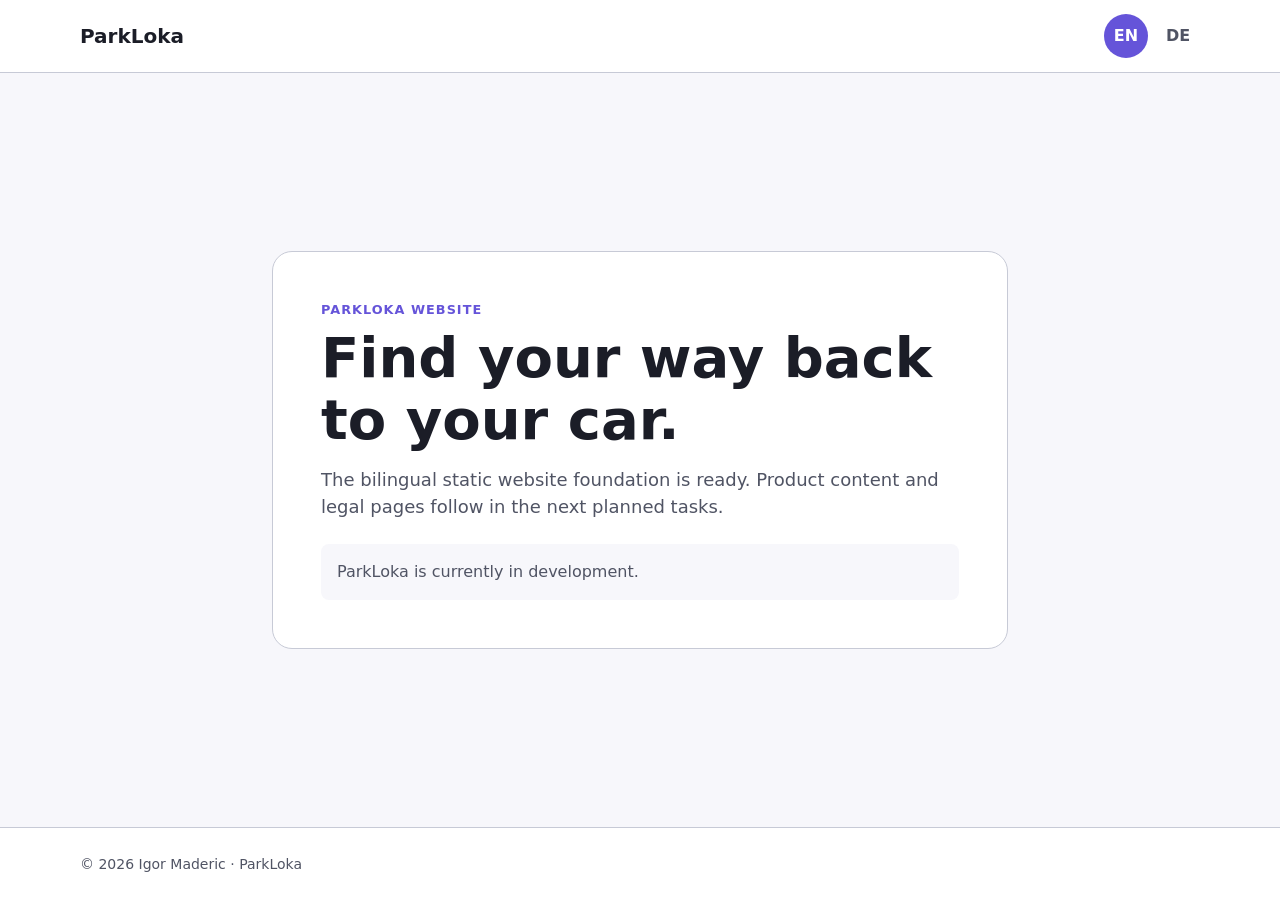
==== index.html @ 25cf85ca "[P1-F02-T1] Initialize website foundation" ====
<!doctype html>
<html lang="en">
<head>
    <meta charset="utf-8">
    <meta name="viewport" content="width=device-width, initial-scale=1">
    <title>ParkLoka</title>
    <meta name="description" content="ParkLoka helps you remember where you parked and return to your car.">
    <link rel="stylesheet" href="assets/css/site.css">
</head>
<body>
    <a class="skip-link" href="#main-content">Skip to content</a>
    <header class="site-header">
        <nav class="site-nav" aria-label="Main navigation">
            <a class="brand" href="index.html" aria-current="page">ParkLoka</a>
            <div class="language-nav" aria-label="Language">
                <a href="index.html" lang="en" hreflang="en" aria-current="page">EN</a>
                <a href="de/index.html" lang="de" hreflang="de">DE</a>
            </div>
        </nav>
    </header>

    <main id="main-content" class="page-shell">
        <p class="eyebrow">ParkLoka website</p>
        <h1>Find your way back to your car.</h1>
        <p class="lead">The bilingual static website foundation is ready. Product content and legal pages follow in the next planned tasks.</p>
        <p class="foundation-note">ParkLoka is currently in development.</p>
    </main>

    <footer class="site-footer">
        <div class="footer-content">
            <p>© 2026 Igor Maderic · ParkLoka</p>
        </div>
    </footer>
</body>
</html>
---- assets/css/site.css ----
:root {
    color-scheme: light dark;
    --page-background: #f7f7fb;
    --surface: #ffffff;
    --text-primary: #1b1d27;
    --text-secondary: #505464;
    --primary: #6554d9;
    --on-primary: #ffffff;
    --outline: #c7cad6;
    --focus-ring: #6554d9;
    --content-width: 70rem;
    --radius-small: 0.5rem;
    --radius-large: 1.25rem;
    --space-small: 0.5rem;
    --space-medium: 1rem;
    --space-large: 1.5rem;
}

@media (prefers-color-scheme: dark) {
    :root {
        --page-background: #181a22;
        --surface: #232633;
        --text-primary: #f4f5f8;
        --text-secondary: #b2b6c4;
        --primary: #8b7cff;
        --on-primary: #16005c;
        --outline: #414657;
        --focus-ring: #8b7cff;
    }
}

*,
*::before,
*::after {
    box-sizing: border-box;
}

html {
    min-width: 20rem;
    background: var(--page-background);
    color: var(--text-primary);
    font-family: system-ui, -apple-system, BlinkMacSystemFont, "Segoe UI", sans-serif;
    line-height: 1.5;
}

body {
    min-height: 100vh;
    margin: 0;
    display: grid;
    grid-template-rows: auto 1fr auto;
}

a {
    color: var(--primary);
}

a:focus-visible {
    outline: 0.1875rem solid var(--focus-ring);
    outline-offset: 0.1875rem;
    border-radius: var(--radius-small);
}

.skip-link {
    position: fixed;
    top: var(--space-small);
    left: var(--space-small);
    z-index: 10;
    padding: var(--space-small) var(--space-medium);
    border-radius: var(--radius-small);
    background: var(--primary);
    color: var(--on-primary);
    transform: translateY(-200%);
}

.skip-link:focus {
    transform: translateY(0);
}

.site-header,
.site-footer {
    border-color: var(--outline);
    background: var(--surface);
}

.site-header {
    border-bottom: 0.0625rem solid var(--outline);
}

.site-footer {
    border-top: 0.0625rem solid var(--outline);
}

.site-nav,
.footer-content,
.page-shell {
    width: min(100% - 2rem, var(--content-width));
    margin-inline: auto;
}

.site-nav,
.footer-content {
    min-height: 4.5rem;
    display: flex;
    align-items: center;
    justify-content: space-between;
    gap: var(--space-medium);
}

.brand {
    color: var(--text-primary);
    font-size: 1.25rem;
    font-weight: 700;
    text-decoration: none;
}

.language-nav {
    display: flex;
    align-items: center;
    gap: var(--space-small);
}

.language-nav a {
    min-width: 2.75rem;
    min-height: 2.75rem;
    display: inline-flex;
    align-items: center;
    justify-content: center;
    border-radius: 999rem;
    color: var(--text-secondary);
    font-weight: 650;
    text-decoration: none;
}

.language-nav a[aria-current="page"] {
    background: var(--primary);
    color: var(--on-primary);
}

.page-shell {
    align-self: center;
    max-width: 46rem;
    margin-block: 4rem;
    padding: clamp(1.5rem, 4vw, 3rem);
    border: 0.0625rem solid var(--outline);
    border-radius: var(--radius-large);
    background: var(--surface);
}

.eyebrow {
    margin: 0 0 var(--space-small);
    color: var(--primary);
    font-size: 0.8rem;
    font-weight: 700;
    letter-spacing: 0.08em;
    text-transform: uppercase;
}

h1 {
    margin: 0 0 var(--space-medium);
    font-size: clamp(2rem, 7vw, 3.5rem);
    line-height: 1.1;
}

.lead {
    margin: 0;
    color: var(--text-secondary);
    font-size: clamp(1rem, 2vw, 1.125rem);
}

.foundation-note {
    margin: var(--space-large) 0 0;
    padding: var(--space-medium);
    border-radius: var(--radius-small);
    background: var(--page-background);
    color: var(--text-secondary);
}

.site-footer p {
    margin: 0;
    color: var(--text-secondary);
    font-size: 0.875rem;
}

@media (max-width: 30rem) {
    .site-nav,
    .footer-content {
        min-height: 4rem;
    }

    .page-shell {
        margin-block: 2rem;
    }
}

@media (prefers-reduced-motion: reduce) {
    *,
    *::before,
    *::after {
        scroll-behavior: auto !important;
        transition-duration: 0.01ms !important;
        animation-duration: 0.01ms !important;
        animation-iteration-count: 1 !important;
    }
}
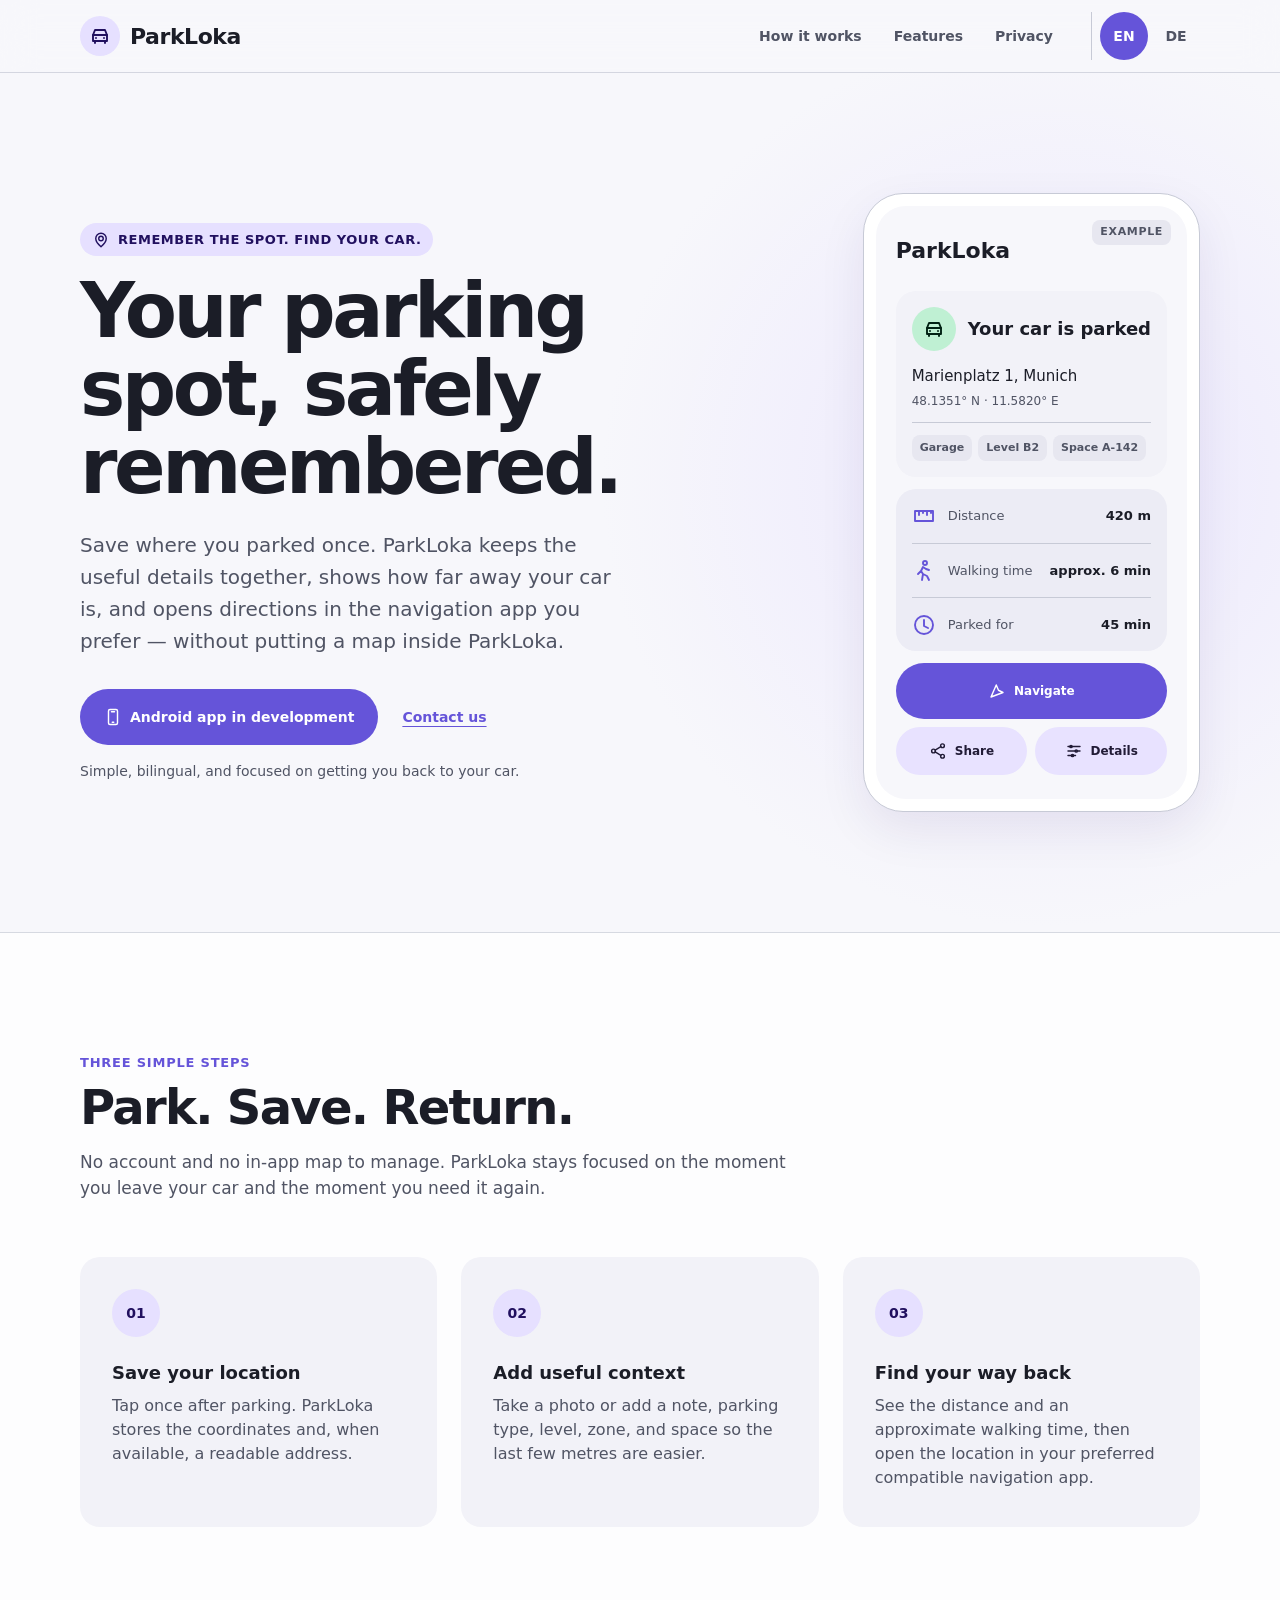
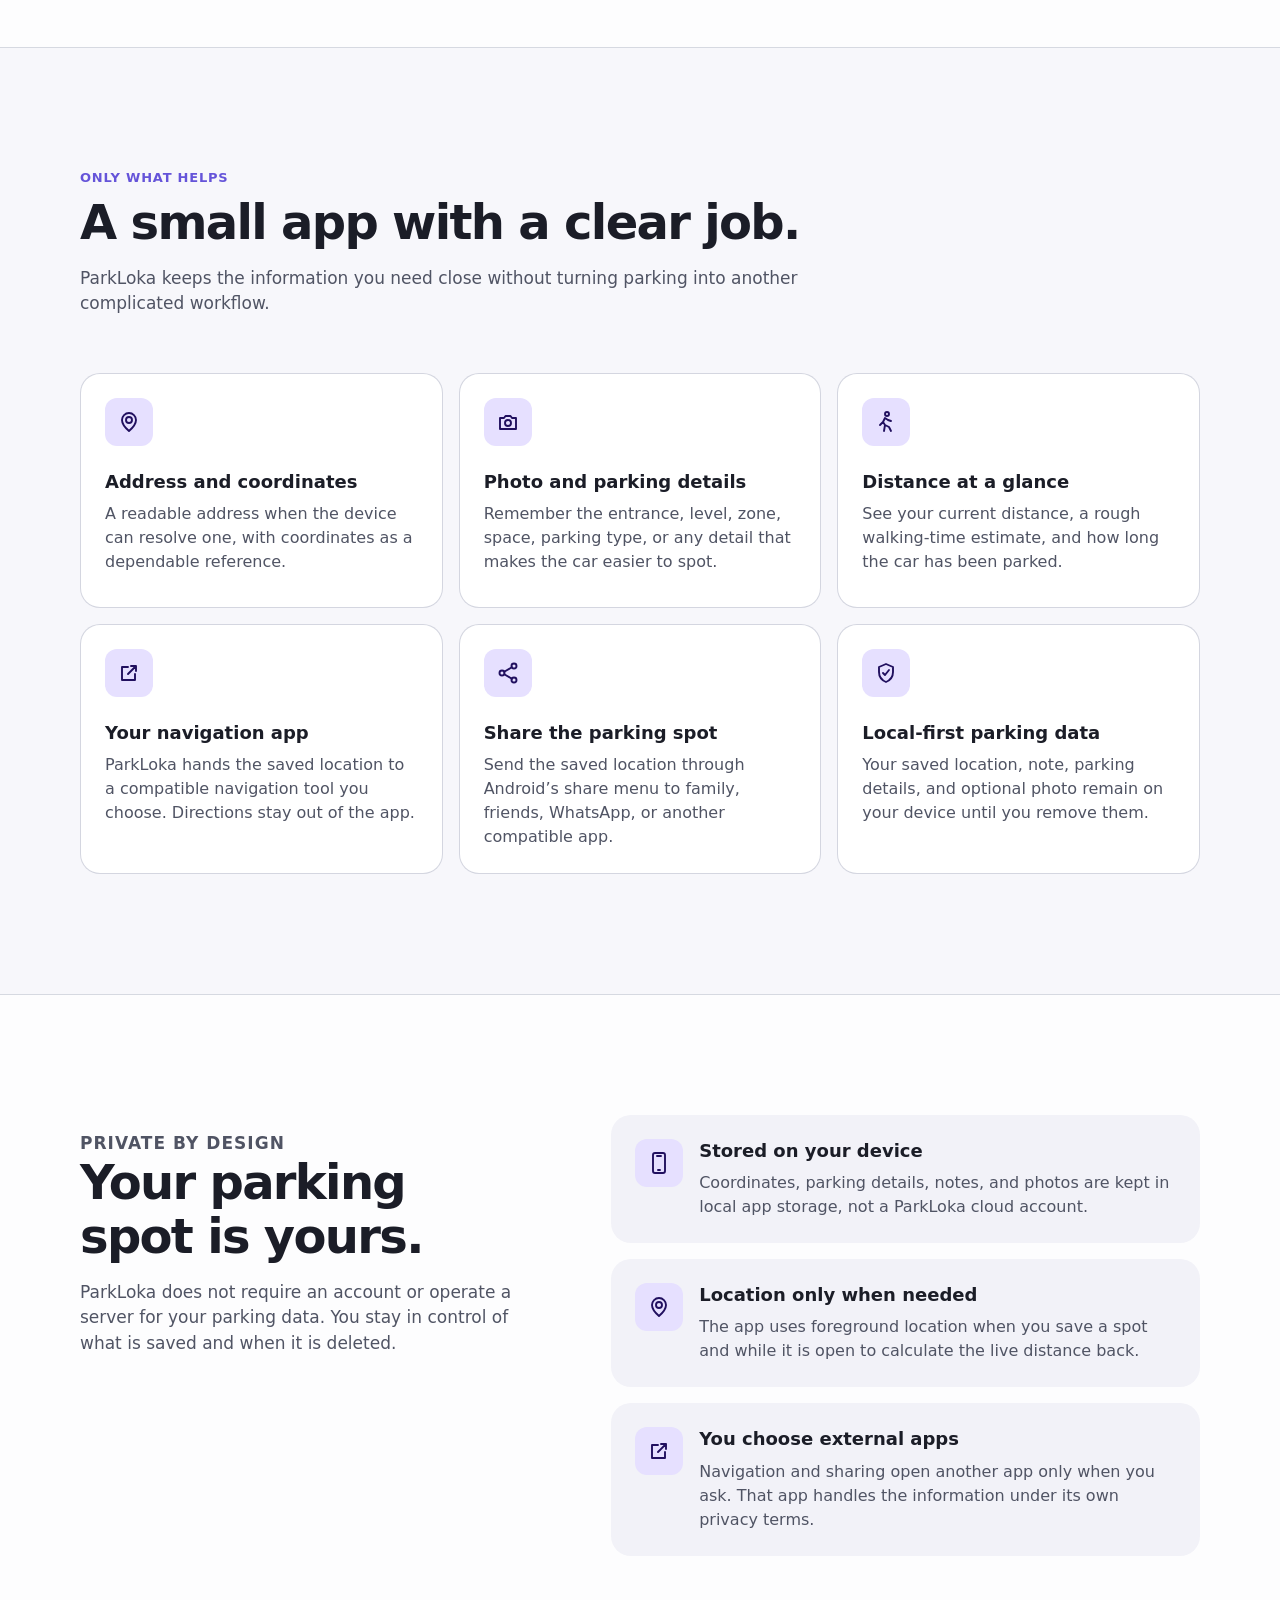
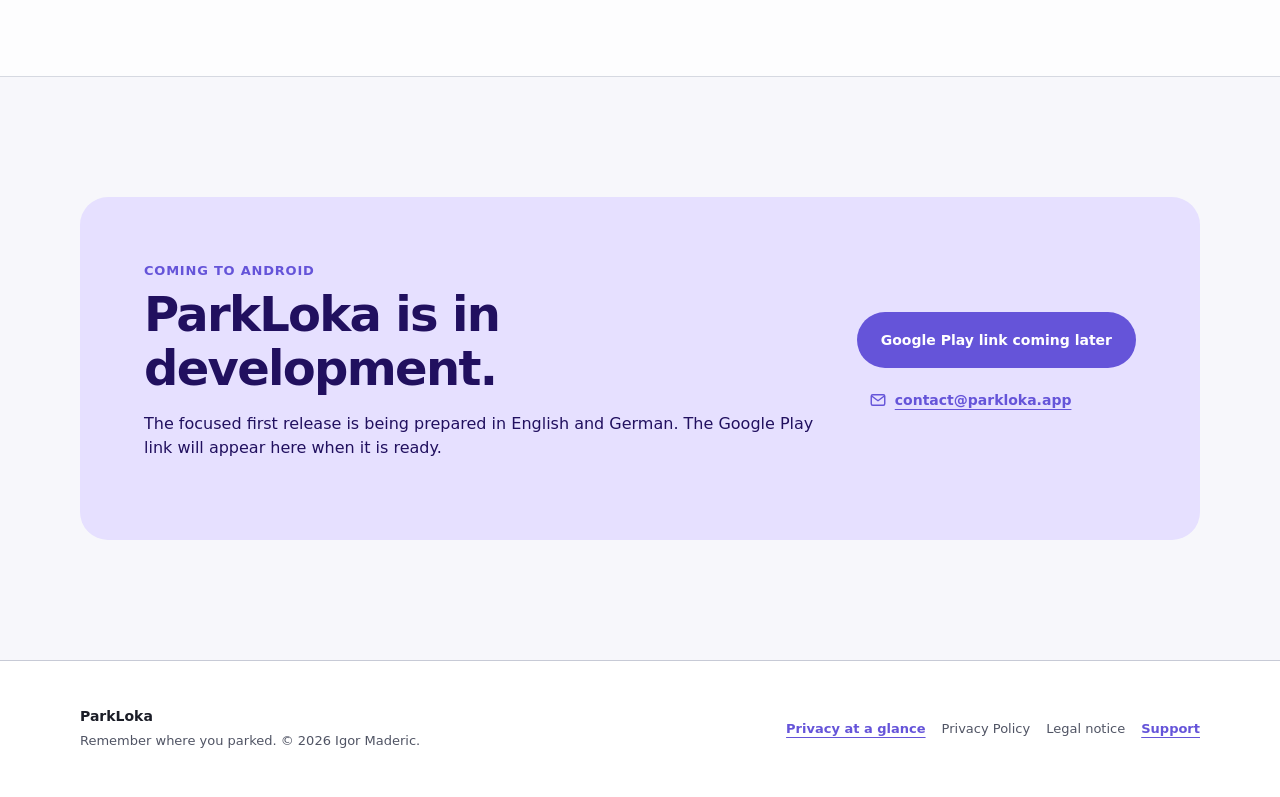
==== commit 950183f1: "[P1-F02-T2] Build bilingual landing experience" ====
--- a/index.html
+++ b/index.html
@@ -3,33 +3,104 @@
 <head>
     <meta charset="utf-8">
     <meta name="viewport" content="width=device-width, initial-scale=1">
-    <title>ParkLoka</title>
-    <meta name="description" content="ParkLoka helps you remember where you parked and return to your car.">
+    <title>ParkLoka — Remember where you parked</title>
+    <meta name="description" content="Save your parking location, see the distance back to your car, and open navigation in the app you prefer.">
     <link rel="stylesheet" href="assets/css/site.css">
 </head>
 <body>
     <a class="skip-link" href="#main-content">Skip to content</a>
     <header class="site-header">
         <nav class="site-nav" aria-label="Main navigation">
-            <a class="brand" href="index.html" aria-current="page">ParkLoka</a>
-            <div class="language-nav" aria-label="Language">
-                <a href="index.html" lang="en" hreflang="en" aria-current="page">EN</a>
-                <a href="de/index.html" lang="de" hreflang="de">DE</a>
-            </div>
+            <a class="brand" href="index.html" aria-label="ParkLoka home"><span class="brand-mark" aria-hidden="true"><svg class="icon"><use href="assets/images/icons.svg#car"></use></svg></span>ParkLoka</a>
+            <div class="nav-links"><a href="#how-it-works">How it works</a><a href="#features">Features</a><a href="#privacy">Privacy</a></div>
+            <div class="language-nav" aria-label="Language"><a href="index.html" lang="en" hreflang="en" aria-current="page">EN</a><a href="de/index.html" lang="de" hreflang="de">DE</a></div>
         </nav>
     </header>
 
-    <main id="main-content" class="page-shell">
-        <p class="eyebrow">ParkLoka website</p>
-        <h1>Find your way back to your car.</h1>
-        <p class="lead">The bilingual static website foundation is ready. Product content and legal pages follow in the next planned tasks.</p>
-        <p class="foundation-note">ParkLoka is currently in development.</p>
+    <main id="main-content">
+        <section class="hero section-shell" aria-labelledby="hero-title">
+            <div class="hero-copy">
+                <p class="eyebrow"><svg class="icon" aria-hidden="true"><use href="assets/images/icons.svg#pin"></use></svg>Remember the spot. Find your car.</p>
+                <h1 id="hero-title">Your parking spot, safely remembered.</h1>
+                <p class="hero-lead">Save where you parked once. ParkLoka keeps the useful details together, shows how far away your car is, and opens directions in the navigation app you prefer — without putting a map inside ParkLoka.</p>
+                <div class="hero-actions">
+                    <span class="button button--primary button--disabled" aria-label="ParkLoka for Android is in development"><svg class="icon" aria-hidden="true"><use href="assets/images/icons.svg#phone"></use></svg>Android app in development</span>
+                    <a class="text-link" href="mailto:contact@parkloka.app">Contact us</a>
+                </div>
+                <p class="hero-note">Simple, bilingual, and focused on getting you back to your car.</p>
+            </div>
+
+            <div class="product-preview" aria-label="Example of the ParkLoka parked-car screen">
+                <p class="preview-label">Example</p>
+                <div class="phone-screen">
+                    <p class="phone-title">ParkLoka</p>
+                    <div class="parked-card">
+                        <div class="parked-heading"><span class="status-icon" aria-hidden="true"><svg class="icon"><use href="assets/images/icons.svg#car"></use></svg></span><h2>Your car is parked</h2></div>
+                        <p class="parked-address">Marienplatz 1, Munich</p>
+                        <p class="parked-coordinates">48.1351° N · 11.5820° E</p>
+                        <div class="detail-chips" aria-label="Example parking details"><span class="detail-chip">Garage</span><span class="detail-chip">Level B2</span><span class="detail-chip">Space A-142</span></div>
+                    </div>
+                    <div class="metrics-card">
+                        <div class="metric-row"><svg class="icon" aria-hidden="true"><use href="assets/images/icons.svg#distance"></use></svg><span class="metric-label">Distance</span><span class="metric-value">420 m</span></div>
+                        <div class="metric-row"><svg class="icon" aria-hidden="true"><use href="assets/images/icons.svg#walk"></use></svg><span class="metric-label">Walking time</span><span class="metric-value">approx. 6 min</span></div>
+                        <div class="metric-row"><svg class="icon" aria-hidden="true"><use href="assets/images/icons.svg#clock"></use></svg><span class="metric-label">Parked for</span><span class="metric-value">45 min</span></div>
+                    </div>
+                    <div class="preview-actions" aria-hidden="true">
+                        <span class="preview-action preview-action--primary"><svg class="icon"><use href="assets/images/icons.svg#navigation"></use></svg>Navigate</span>
+                        <span class="preview-action"><svg class="icon"><use href="assets/images/icons.svg#share"></use></svg>Share</span>
+                        <span class="preview-action"><svg class="icon"><use href="assets/images/icons.svg#details"></use></svg>Details</span>
+                    </div>
+                </div>
+            </div>
+        </section>
+
+        <section id="how-it-works" class="section section--surface" aria-labelledby="steps-title">
+            <div class="section-shell">
+                <div class="section-heading"><p class="section-kicker">Three simple steps</p><h2 id="steps-title">Park. Save. Return.</h2><p class="section-intro">No account and no in-app map to manage. ParkLoka stays focused on the moment you leave your car and the moment you need it again.</p></div>
+                <div class="steps-grid">
+                    <article class="step-card"><span class="step-number" aria-hidden="true">01</span><h3>Save your location</h3><p>Tap once after parking. ParkLoka stores the coordinates and, when available, a readable address.</p></article>
+                    <article class="step-card"><span class="step-number" aria-hidden="true">02</span><h3>Add useful context</h3><p>Take a photo or add a note, parking type, level, zone, and space so the last few metres are easier.</p></article>
+                    <article class="step-card"><span class="step-number" aria-hidden="true">03</span><h3>Find your way back</h3><p>See the distance and an approximate walking time, then open the location in your preferred compatible navigation app.</p></article>
+                </div>
+            </div>
+        </section>
+
+        <section id="features" class="section" aria-labelledby="features-title">
+            <div class="section-shell">
+                <div class="section-heading"><p class="section-kicker">Only what helps</p><h2 id="features-title">A small app with a clear job.</h2><p class="section-intro">ParkLoka keeps the information you need close without turning parking into another complicated workflow.</p></div>
+                <div class="feature-grid">
+                    <article class="feature-card"><span class="feature-icon" aria-hidden="true"><svg class="icon"><use href="assets/images/icons.svg#pin"></use></svg></span><h3>Address and coordinates</h3><p>A readable address when the device can resolve one, with coordinates as a dependable reference.</p></article>
+                    <article class="feature-card"><span class="feature-icon" aria-hidden="true"><svg class="icon"><use href="assets/images/icons.svg#camera"></use></svg></span><h3>Photo and parking details</h3><p>Remember the entrance, level, zone, space, parking type, or any detail that makes the car easier to spot.</p></article>
+                    <article class="feature-card"><span class="feature-icon" aria-hidden="true"><svg class="icon"><use href="assets/images/icons.svg#walk"></use></svg></span><h3>Distance at a glance</h3><p>See your current distance, a rough walking-time estimate, and how long the car has been parked.</p></article>
+                    <article class="feature-card"><span class="feature-icon" aria-hidden="true"><svg class="icon"><use href="assets/images/icons.svg#external"></use></svg></span><h3>Your navigation app</h3><p>ParkLoka hands the saved location to a compatible navigation tool you choose. Directions stay out of the app.</p></article>
+                    <article class="feature-card"><span class="feature-icon" aria-hidden="true"><svg class="icon"><use href="assets/images/icons.svg#share"></use></svg></span><h3>Share the parking spot</h3><p>Send the saved location through Android’s share menu to family, friends, WhatsApp, or another compatible app.</p></article>
+                    <article class="feature-card"><span class="feature-icon" aria-hidden="true"><svg class="icon"><use href="assets/images/icons.svg#shield"></use></svg></span><h3>Local-first parking data</h3><p>Your saved location, note, parking details, and optional photo remain on your device until you remove them.</p></article>
+                </div>
+            </div>
+        </section>
+
+        <section id="privacy" class="section section--surface" aria-labelledby="privacy-title">
+            <div class="section-shell privacy-layout">
+                <div class="privacy-copy"><p class="section-kicker">Private by design</p><h2 id="privacy-title">Your parking spot is yours.</h2><p>ParkLoka does not require an account or operate a server for your parking data. You stay in control of what is saved and when it is deleted.</p></div>
+                <div class="privacy-list">
+                    <article class="privacy-point"><span class="privacy-icon" aria-hidden="true"><svg class="icon"><use href="assets/images/icons.svg#phone"></use></svg></span><div><h3>Stored on your device</h3><p>Coordinates, parking details, notes, and photos are kept in local app storage, not a ParkLoka cloud account.</p></div></article>
+                    <article class="privacy-point"><span class="privacy-icon" aria-hidden="true"><svg class="icon"><use href="assets/images/icons.svg#pin"></use></svg></span><div><h3>Location only when needed</h3><p>The app uses foreground location when you save a spot and while it is open to calculate the live distance back.</p></div></article>
+                    <article class="privacy-point"><span class="privacy-icon" aria-hidden="true"><svg class="icon"><use href="assets/images/icons.svg#external"></use></svg></span><div><h3>You choose external apps</h3><p>Navigation and sharing open another app only when you ask. That app handles the information under its own privacy terms.</p></div></article>
+                </div>
+            </div>
+        </section>
+
+        <section class="section" aria-labelledby="release-title">
+            <div class="section-shell"><div class="release-card">
+                <div><p class="section-kicker">Coming to Android</p><h2 id="release-title">ParkLoka is in development.</h2><p>The focused first release is being prepared in English and German. The Google Play link will appear here when it is ready.</p></div>
+                <div class="release-actions"><span class="button button--primary button--disabled" aria-label="Google Play release is coming later">Google Play link coming later</span><a class="text-link" href="mailto:contact@parkloka.app"><svg class="icon" aria-hidden="true"><use href="assets/images/icons.svg#mail"></use></svg>contact@parkloka.app</a></div>
+            </div></div>
+        </section>
     </main>
 
-    <footer class="site-footer">
-        <div class="footer-content">
-            <p>© 2026 Igor Maderic · ParkLoka</p>
-        </div>
-    </footer>
+    <footer class="site-footer"><div class="footer-content">
+        <div><p class="footer-brand">ParkLoka</p><p class="footer-note">Remember where you parked. © 2026 Igor Maderic.</p></div>
+        <div class="footer-links" aria-label="Legal and support"><a href="#privacy">Privacy at a glance</a><span class="legal-placeholder">Privacy Policy</span><span class="legal-placeholder">Legal notice</span><a href="mailto:contact@parkloka.app">Support</a></div>
+    </div></footer>
 </body>
 </html>
--- a/assets/css/site.css
+++ b/assets/css/site.css
@@ -1,204 +1,366 @@
+/*
+ * ParkLoka web tokens mirror the P1-F04 Android theme.
+ * Color.kt, Type.kt, Shape.kt, and Dimensions.kt remain the source of truth.
+ */
 :root {
     color-scheme: light dark;
-    --page-background: #f7f7fb;
-    --surface: #ffffff;
-    --text-primary: #1b1d27;
-    --text-secondary: #505464;
-    --primary: #6554d9;
-    --on-primary: #ffffff;
-    --outline: #c7cad6;
+    --color-background: #f7f7fb;
+    --color-on-background: #1b1d27;
+    --color-surface: #ffffff;
+    --color-on-surface: #1b1d27;
+    --color-surface-raised: #ececf5;
+    --color-surface-dim: #dadae3;
+    --color-surface-bright: #ffffff;
+    --color-surface-lowest: #ffffff;
+    --color-surface-low: #f2f2f8;
+    --color-surface-container: #ececf5;
+    --color-surface-high: #e7e7f0;
+    --color-surface-highest: #e0e1ea;
+    --color-text-primary: #1b1d27;
+    --color-text-secondary: #505464;
+    --color-on-surface-variant: #505464;
+    --color-primary: #6554d9;
+    --color-on-primary: #ffffff;
+    --color-primary-container: #e6e0ff;
+    --color-on-primary-container: #21105f;
+    --color-secondary: #625e7c;
+    --color-on-secondary: #ffffff;
+    --color-secondary-container: #e8e2ff;
+    --color-on-secondary-container: #211b36;
+    --color-outline: #717585;
+    --color-divider: #c7cad6;
+    --color-success: #217a50;
+    --color-on-success: #ffffff;
+    --color-success-container: #bff0d3;
+    --color-on-success-container: #002113;
+    --color-destructive: #b3261e;
+    --color-on-destructive: #ffffff;
+    --color-destructive-container: #ffdad6;
+    --color-on-destructive-container: #410002;
+    --font-family: system-ui, -apple-system, BlinkMacSystemFont, "Segoe UI", sans-serif;
+    --type-headline-medium-size: 28px;
+    --type-headline-medium-line: 34px;
+    --type-headline-small-size: 24px;
+    --type-headline-small-line: 30px;
+    --type-title-large-size: 22px;
+    --type-title-large-line: 28px;
+    --type-title-medium-size: 16px;
+    --type-title-medium-line: 22px;
+    --type-body-large-size: 16px;
+    --type-body-large-line: 24px;
+    --type-body-medium-size: 14px;
+    --type-body-medium-line: 20px;
+    --type-label-large-size: 14px;
+    --type-label-large-line: 20px;
+    --type-label-medium-size: 12px;
+    --type-label-medium-line: 16px;
+    --font-title-size: var(--type-title-large-size);
+    --font-body-size: var(--type-body-large-size);
+    --font-label-size: var(--type-label-large-size);
+    --shape-extra-small: 6px;
+    --shape-small: 8px;
+    --shape-medium: 12px;
+    --shape-large: 20px;
+    --shape-extra-large: 28px;
+    --space-item: 8px;
+    --space-content: 16px;
+    --space-section: 24px;
+    --touch-target: 48px;
+    --icon-compact: 18px;
+    --icon-standard: 24px;
+    --content-width: 1120px;
+    --reading-width: 720px;
     --focus-ring: #6554d9;
-    --content-width: 70rem;
-    --radius-small: 0.5rem;
-    --radius-large: 1.25rem;
-    --space-small: 0.5rem;
-    --space-medium: 1rem;
-    --space-large: 1.5rem;
+    --shadow-card: 0 18px 48px rgb(33 16 95 / 0.08);
 }
 
 @media (prefers-color-scheme: dark) {
     :root {
-        --page-background: #181a22;
-        --surface: #232633;
-        --text-primary: #f4f5f8;
-        --text-secondary: #b2b6c4;
-        --primary: #8b7cff;
-        --on-primary: #16005c;
-        --outline: #414657;
+        --color-background: #181a22;
+        --color-on-background: #f4f5f8;
+        --color-surface: #232633;
+        --color-on-surface: #f4f5f8;
+        --color-surface-raised: #303442;
+        --color-surface-dim: #12141b;
+        --color-surface-bright: #383b48;
+        --color-surface-lowest: #11131a;
+        --color-surface-low: #1d202a;
+        --color-surface-container: #232633;
+        --color-surface-high: #292d3a;
+        --color-surface-highest: #303442;
+        --color-text-primary: #f4f5f8;
+        --color-text-secondary: #b2b6c4;
+        --color-on-surface-variant: #b2b6c4;
+        --color-primary: #8b7cff;
+        --color-on-primary: #16005c;
+        --color-primary-container: #3e2b75;
+        --color-on-primary-container: #e8e2ff;
+        --color-secondary: #b9b2d8;
+        --color-on-secondary: #262033;
+        --color-secondary-container: #403a50;
+        --color-on-secondary-container: #e7e0ff;
+        --color-outline: #727789;
+        --color-divider: #414657;
+        --color-success: #4cc38a;
+        --color-on-success: #003821;
+        --color-success-container: #15583d;
+        --color-on-success-container: #c3f4d8;
+        --color-destructive: #ff6b6b;
+        --color-on-destructive: #4a0006;
+        --color-destructive-container: #681d24;
+        --color-on-destructive-container: #ffdad8;
         --focus-ring: #8b7cff;
+        --shadow-card: 0 18px 48px rgb(0 0 0 / 0.24);
     }
 }
 
-*,
-*::before,
-*::after {
-    box-sizing: border-box;
-}
+*, *::before, *::after { box-sizing: border-box; }
 
 html {
-    min-width: 20rem;
-    background: var(--page-background);
-    color: var(--text-primary);
-    font-family: system-ui, -apple-system, BlinkMacSystemFont, "Segoe UI", sans-serif;
+    min-width: 320px;
+    scroll-behavior: smooth;
+    background: var(--color-background);
+    color: var(--color-text-primary);
+    font-family: var(--font-family);
     line-height: 1.5;
 }
 
 body {
     min-height: 100vh;
     margin: 0;
-    display: grid;
-    grid-template-rows: auto 1fr auto;
-}
-
-a {
-    color: var(--primary);
-}
-
-a:focus-visible {
-    outline: 0.1875rem solid var(--focus-ring);
-    outline-offset: 0.1875rem;
-    border-radius: var(--radius-small);
-}
+    background: radial-gradient(circle at 82% 12%, color-mix(in srgb, var(--color-primary-container) 70%, transparent) 0, transparent 28rem), var(--color-background);
+}
+
+img, svg { display: block; }
+a { color: inherit; }
+a:focus-visible, .button:focus-visible { outline: 3px solid var(--focus-ring); outline-offset: 3px; }
 
 .skip-link {
     position: fixed;
-    top: var(--space-small);
-    left: var(--space-small);
+    top: var(--space-item);
+    left: var(--space-item);
+    z-index: 20;
+    padding: var(--space-item) var(--space-content);
+    border-radius: var(--shape-small);
+    background: var(--color-primary);
+    color: var(--color-on-primary);
+    font-weight: 650;
+    text-decoration: none;
+    transform: translateY(-200%);
+}
+
+.skip-link:focus { transform: translateY(0); }
+
+.site-header {
+    position: sticky;
+    top: 0;
     z-index: 10;
-    padding: var(--space-small) var(--space-medium);
-    border-radius: var(--radius-small);
-    background: var(--primary);
-    color: var(--on-primary);
-    transform: translateY(-200%);
-}
-
-.skip-link:focus {
-    transform: translateY(0);
-}
-
-.site-header,
-.site-footer {
-    border-color: var(--outline);
-    background: var(--surface);
-}
-
-.site-header {
-    border-bottom: 0.0625rem solid var(--outline);
-}
-
-.site-footer {
-    border-top: 0.0625rem solid var(--outline);
-}
-
-.site-nav,
-.footer-content,
-.page-shell {
-    width: min(100% - 2rem, var(--content-width));
+    border-bottom: 1px solid color-mix(in srgb, var(--color-divider) 72%, transparent);
+    background: color-mix(in srgb, var(--color-background) 88%, transparent);
+    backdrop-filter: blur(18px);
+}
+
+.site-nav, .section-shell, .footer-content {
+    width: min(calc(100% - 48px), var(--content-width));
     margin-inline: auto;
 }
 
-.site-nav,
-.footer-content {
-    min-height: 4.5rem;
-    display: flex;
-    align-items: center;
-    justify-content: space-between;
-    gap: var(--space-medium);
-}
+.site-nav { min-height: 72px; display: flex; align-items: center; gap: var(--space-section); }
 
 .brand {
-    color: var(--text-primary);
-    font-size: 1.25rem;
+    display: inline-flex;
+    align-items: center;
+    gap: 10px;
+    color: var(--color-text-primary);
+    font-size: 1.375rem;
+    font-weight: 700;
+    letter-spacing: -0.02em;
+    text-decoration: none;
+}
+
+.brand-mark {
+    width: 40px;
+    height: 40px;
+    display: inline-grid;
+    place-items: center;
+    border-radius: 50%;
+    background: var(--color-primary-container);
+    color: var(--color-on-primary-container);
+}
+
+.brand-mark .icon, .metric-row .icon, .feature-icon .icon, .privacy-icon .icon { width: var(--icon-standard); height: var(--icon-standard); }
+.nav-links { display: flex; align-items: center; gap: 4px; margin-left: auto; }
+
+.nav-links a, .language-nav a {
+    min-height: var(--touch-target);
+    display: inline-flex;
+    align-items: center;
+    justify-content: center;
+    border-radius: var(--shape-extra-large);
+    color: var(--color-text-secondary);
+    font-size: var(--font-label-size);
+    font-weight: 650;
+    text-decoration: none;
+}
+
+.nav-links a { padding-inline: 14px; }
+.nav-links a:hover, .language-nav a:hover { background: var(--color-surface-high); color: var(--color-text-primary); }
+.language-nav { display: flex; align-items: center; gap: 4px; padding-left: var(--space-item); border-left: 1px solid var(--color-divider); }
+.language-nav a { min-width: var(--touch-target); }
+.language-nav a[aria-current="page"] { background: var(--color-primary); color: var(--color-on-primary); }
+
+.hero {
+    min-height: calc(100vh - 72px);
+    display: grid;
+    grid-template-columns: minmax(0, 1.05fr) minmax(320px, 0.95fr);
+    align-items: center;
+    gap: clamp(40px, 8vw, 96px);
+    padding-block: clamp(64px, 10vw, 120px);
+}
+
+.hero-copy { max-width: 650px; }
+.eyebrow {
+    display: inline-flex;
+    align-items: center;
+    gap: var(--space-item);
+    margin: 0 0 var(--space-content);
+    padding: 7px 12px;
+    border-radius: var(--shape-extra-large);
+    background: var(--color-primary-container);
+    color: var(--color-on-primary-container);
+    font-size: 0.8125rem;
+    font-weight: 700;
+    letter-spacing: 0.04em;
+    text-transform: uppercase;
+}
+
+.eyebrow .icon, .button .icon, .preview-action .icon { width: var(--icon-compact); height: var(--icon-compact); }
+h1, h2, h3, p { text-wrap: pretty; }
+h1 { max-width: 12ch; margin: 0; font-size: clamp(2.75rem, 6.7vw, 4.75rem); font-weight: 700; letter-spacing: -0.045em; line-height: 1.02; }
+.hero-lead { max-width: 58ch; margin: var(--space-section) 0 0; color: var(--color-text-secondary); font-size: clamp(1.0625rem, 2vw, 1.25rem); line-height: 1.6; }
+.hero-actions { display: flex; flex-wrap: wrap; align-items: center; gap: 12px; margin-top: 32px; }
+
+.button {
+    min-height: 56px;
+    display: inline-flex;
+    align-items: center;
+    justify-content: center;
+    gap: var(--space-item);
+    padding: 0 var(--space-section);
+    border: 0;
+    border-radius: var(--shape-extra-large);
+    font-size: var(--font-label-size);
     font-weight: 700;
     text-decoration: none;
 }
 
-.language-nav {
-    display: flex;
-    align-items: center;
-    gap: var(--space-small);
-}
-
-.language-nav a {
-    min-width: 2.75rem;
-    min-height: 2.75rem;
-    display: inline-flex;
-    align-items: center;
-    justify-content: center;
-    border-radius: 999rem;
-    color: var(--text-secondary);
-    font-weight: 650;
-    text-decoration: none;
-}
-
-.language-nav a[aria-current="page"] {
-    background: var(--primary);
-    color: var(--on-primary);
-}
-
-.page-shell {
-    align-self: center;
-    max-width: 46rem;
-    margin-block: 4rem;
-    padding: clamp(1.5rem, 4vw, 3rem);
-    border: 0.0625rem solid var(--outline);
-    border-radius: var(--radius-large);
-    background: var(--surface);
-}
-
-.eyebrow {
-    margin: 0 0 var(--space-small);
-    color: var(--primary);
-    font-size: 0.8rem;
-    font-weight: 700;
-    letter-spacing: 0.08em;
-    text-transform: uppercase;
-}
-
-h1 {
-    margin: 0 0 var(--space-medium);
-    font-size: clamp(2rem, 7vw, 3.5rem);
-    line-height: 1.1;
-}
-
-.lead {
-    margin: 0;
-    color: var(--text-secondary);
-    font-size: clamp(1rem, 2vw, 1.125rem);
-}
-
-.foundation-note {
-    margin: var(--space-large) 0 0;
-    padding: var(--space-medium);
-    border-radius: var(--radius-small);
-    background: var(--page-background);
-    color: var(--text-secondary);
-}
-
-.site-footer p {
-    margin: 0;
-    color: var(--text-secondary);
-    font-size: 0.875rem;
-}
-
-@media (max-width: 30rem) {
-    .site-nav,
-    .footer-content {
-        min-height: 4rem;
-    }
-
-    .page-shell {
-        margin-block: 2rem;
-    }
+.button--primary { background: var(--color-primary); color: var(--color-on-primary); }
+.button--secondary { background: var(--color-secondary-container); color: var(--color-on-secondary-container); }
+.button--outlined { border: 1px solid var(--color-outline); color: var(--color-primary); }
+.button--destructive { background: var(--color-destructive-container); color: var(--color-on-destructive-container); }
+.button--disabled, .legal-placeholder { cursor: default; }
+.text-link { min-height: var(--touch-target); display: inline-flex; align-items: center; gap: var(--space-item); padding-inline: 12px; border-radius: var(--shape-small); color: var(--color-primary); font-size: var(--font-label-size); font-weight: 700; text-underline-offset: 4px; }
+.text-link .icon { width: var(--icon-compact); height: var(--icon-compact); }
+.hero-note { margin: var(--space-content) 0 0; color: var(--color-text-secondary); font-size: var(--font-label-size); }
+
+.product-preview { position: relative; max-width: 430px; justify-self: end; padding: 12px; border: 1px solid var(--color-divider); border-radius: 40px; background: var(--color-surface); box-shadow: var(--shadow-card); }
+.preview-label { position: absolute; top: 26px; right: 28px; z-index: 1; margin: 0; padding: 4px var(--space-item); border-radius: var(--shape-small); background: var(--color-surface-high); color: var(--color-text-secondary); font-size: 0.6875rem; font-weight: 700; letter-spacing: 0.06em; text-transform: uppercase; }
+.phone-screen { overflow: hidden; padding: 28px 20px 24px; border-radius: 30px; background: var(--color-background); }
+.phone-title { margin: 0 0 var(--space-section); font-size: var(--font-title-size); font-weight: 650; }
+.parked-card, .metrics-card { border-radius: var(--shape-large); background: var(--color-surface-low); }
+.parked-card { padding: var(--space-content); }
+.parked-heading { display: flex; align-items: center; gap: 12px; }
+.status-icon { width: 44px; height: 44px; flex: 0 0 auto; display: grid; place-items: center; border-radius: 50%; background: var(--color-success-container); color: var(--color-on-success-container); }
+.status-icon .icon { width: var(--icon-standard); height: var(--icon-standard); }
+.parked-heading h2 { margin: 0; font-size: 1.125rem; line-height: 1.3; }
+.parked-address { margin: 14px 0 0; font-size: 0.9375rem; }
+.parked-coordinates { margin: 4px 0 0; color: var(--color-text-secondary); font-size: 0.75rem; }
+.detail-chips { display: flex; flex-wrap: wrap; gap: 6px; margin-top: 12px; padding-top: 12px; border-top: 1px solid var(--color-divider); }
+.detail-chip { padding: 5px var(--space-item); border-radius: var(--shape-small); background: var(--color-surface-high); color: var(--color-text-secondary); font-size: 0.6875rem; font-weight: 650; }
+.metrics-card { margin-top: 12px; padding-inline: var(--space-content); background: var(--color-surface-container); }
+.metric-row { min-height: 54px; display: grid; grid-template-columns: var(--icon-standard) 1fr auto; align-items: center; gap: 12px; }
+.metric-row + .metric-row { border-top: 1px solid var(--color-divider); }
+.metric-row .icon { color: var(--color-primary); }
+.metric-label { color: var(--color-text-secondary); font-size: 0.8125rem; }
+.metric-value { font-size: 0.8125rem; font-weight: 700; }
+.preview-actions { display: grid; grid-template-columns: 1fr 1fr; gap: var(--space-item); margin-top: 12px; }
+.preview-action { min-height: var(--touch-target); display: flex; align-items: center; justify-content: center; gap: var(--space-item); border-radius: var(--shape-extra-large); background: var(--color-secondary-container); color: var(--color-on-secondary-container); font-size: 0.75rem; font-weight: 700; }
+.preview-action--primary { grid-column: 1 / -1; min-height: 56px; background: var(--color-primary); color: var(--color-on-primary); }
+
+.section { padding-block: clamp(72px, 10vw, 120px); }
+.section--surface { border-block: 1px solid color-mix(in srgb, var(--color-divider) 70%, transparent); background: color-mix(in srgb, var(--color-surface) 78%, transparent); }
+.section-heading { max-width: var(--reading-width); margin-bottom: clamp(32px, 6vw, 56px); }
+.section-kicker { margin: 0 0 var(--space-item); color: var(--color-primary); font-size: 0.8125rem; font-weight: 700; letter-spacing: 0.06em; text-transform: uppercase; }
+.section-heading h2, .privacy-copy h2, .release-card h2 { margin: 0; font-size: clamp(2rem, 4vw, 3rem); letter-spacing: -0.035em; line-height: 1.12; }
+.section-intro, .privacy-copy > p, .release-card > p { margin: var(--space-content) 0 0; color: var(--color-text-secondary); font-size: 1.0625rem; }
+.steps-grid { display: grid; grid-template-columns: repeat(3, 1fr); gap: var(--space-section); }
+.step-card, .feature-card { border-radius: var(--shape-large); background: var(--color-surface-low); }
+.step-card { min-height: 270px; padding: clamp(24px, 4vw, 32px); }
+.step-number { width: 48px; height: 48px; display: grid; place-items: center; border-radius: 50%; background: var(--color-primary-container); color: var(--color-on-primary-container); font-size: var(--font-label-size); font-weight: 750; }
+.step-card h3, .feature-card h3, .privacy-point h3 { margin: var(--space-section) 0 var(--space-item); font-size: 1.125rem; line-height: 1.35; }
+.step-card p, .feature-card p, .privacy-point p { margin: 0; color: var(--color-text-secondary); }
+.feature-grid { display: grid; grid-template-columns: repeat(3, 1fr); gap: var(--space-content); }
+.feature-card { min-height: 235px; padding: var(--space-section); border: 1px solid color-mix(in srgb, var(--color-divider) 76%, transparent); background: var(--color-surface); }
+.feature-icon, .privacy-icon { width: 48px; height: 48px; display: grid; place-items: center; border-radius: var(--shape-medium); background: var(--color-primary-container); color: var(--color-on-primary-container); }
+
+.privacy-layout { display: grid; grid-template-columns: minmax(0, 0.85fr) minmax(0, 1.15fr); align-items: start; gap: clamp(40px, 8vw, 96px); }
+.privacy-copy { position: sticky; top: 112px; }
+.privacy-list { display: grid; gap: var(--space-content); }
+.privacy-point { display: grid; grid-template-columns: 48px 1fr; gap: var(--space-content); padding: var(--space-section); border-radius: var(--shape-large); background: var(--color-surface-low); }
+.privacy-point h3 { margin-top: 0; }
+.release-card { display: grid; grid-template-columns: 1fr auto; align-items: center; gap: 40px; padding: clamp(32px, 7vw, 64px); border-radius: var(--shape-extra-large); background: var(--color-primary-container); color: var(--color-on-primary-container); }
+.release-card > p { color: inherit; opacity: 0.82; }
+.release-actions { display: flex; flex-direction: column; align-items: stretch; gap: var(--space-item); }
+
+.site-footer { border-top: 1px solid var(--color-divider); background: var(--color-surface); }
+.footer-content { min-height: 136px; display: grid; grid-template-columns: 1fr auto; align-items: center; gap: var(--space-section); }
+.footer-brand { margin: 0; font-size: var(--font-label-size); font-weight: 700; }
+.footer-note { margin: 4px 0 0; color: var(--color-text-secondary); font-size: 0.8125rem; }
+.footer-links { display: flex; flex-wrap: wrap; justify-content: flex-end; gap: var(--space-content); color: var(--color-text-secondary); font-size: 0.8125rem; }
+.footer-links a { color: var(--color-primary); font-weight: 650; text-underline-offset: 4px; }
+.icon { flex: 0 0 auto; fill: none; stroke: currentColor; stroke-width: 1.9; stroke-linecap: round; stroke-linejoin: round; }
+
+@media (max-width: 900px) {
+    .hero { min-height: auto; grid-template-columns: 1fr; }
+    .product-preview { width: min(100%, 430px); justify-self: center; }
+    .steps-grid, .feature-grid { grid-template-columns: repeat(2, 1fr); }
+    .steps-grid .step-card:last-child { grid-column: 1 / -1; min-height: auto; }
+    .privacy-layout { grid-template-columns: 1fr; }
+    .privacy-copy { position: static; }
+    .release-card { grid-template-columns: 1fr; }
+    .release-actions { flex-direction: row; flex-wrap: wrap; }
+}
+
+@media (max-width: 700px) {
+    .site-nav, .section-shell, .footer-content { width: min(calc(100% - 32px), var(--content-width)); }
+    .site-nav { min-height: 64px; gap: 12px; }
+    .nav-links { display: none; }
+    .language-nav { margin-left: auto; }
+    .hero { padding-block: 56px 72px; }
+    h1 { font-size: clamp(2.6rem, 14vw, 4rem); }
+    .steps-grid, .feature-grid { grid-template-columns: 1fr; }
+    .steps-grid .step-card:last-child { grid-column: auto; }
+    .step-card, .feature-card { min-height: auto; }
+    .privacy-point { grid-template-columns: 1fr; }
+    .footer-content { min-height: 176px; grid-template-columns: 1fr; align-content: center; }
+    .footer-links { justify-content: flex-start; }
+}
+
+@media (max-width: 420px) {
+    .brand-mark { width: 36px; height: 36px; }
+    .language-nav { padding-left: 4px; }
+    .language-nav a { min-width: 44px; }
+    .hero-actions, .release-actions { align-items: stretch; flex-direction: column; }
+    .hero-actions .button, .hero-actions .text-link, .release-actions .button, .release-actions .text-link { width: 100%; justify-content: center; }
+    .product-preview { padding: var(--space-item); border-radius: 32px; }
+    .phone-screen { padding: var(--space-section) 14px 18px; border-radius: 24px; }
+    .preview-label { top: 20px; right: 20px; }
+    .parked-heading h2 { font-size: 1rem; }
+    .metric-row { gap: var(--space-item); }
+    .release-card { padding: var(--space-section); }
 }
 
 @media (prefers-reduced-motion: reduce) {
-    *,
-    *::before,
-    *::after {
-        scroll-behavior: auto !important;
-        transition-duration: 0.01ms !important;
-        animation-duration: 0.01ms !important;
-        animation-iteration-count: 1 !important;
-    }
-}
+    html { scroll-behavior: auto; }
+    *, *::before, *::after { animation-duration: 0.01ms !important; animation-iteration-count: 1 !important; transition-duration: 0.01ms !important; }
+}
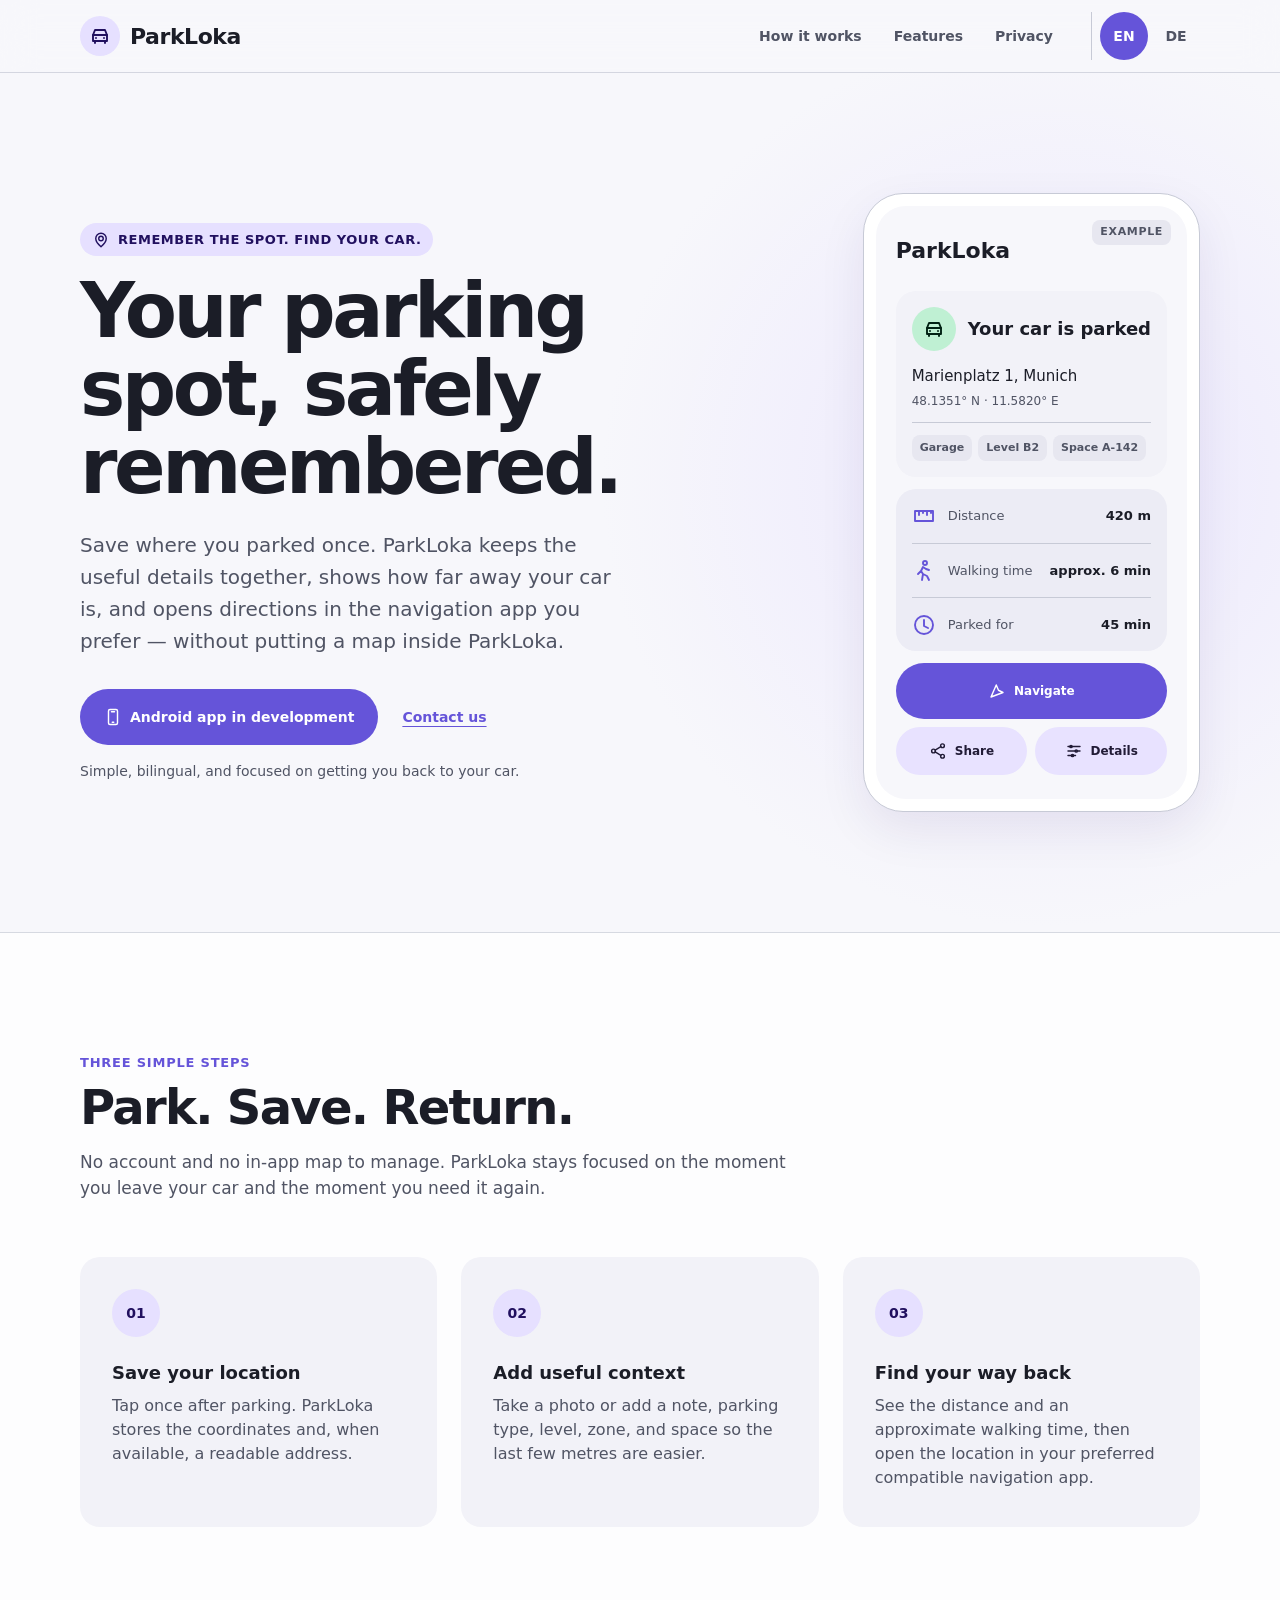
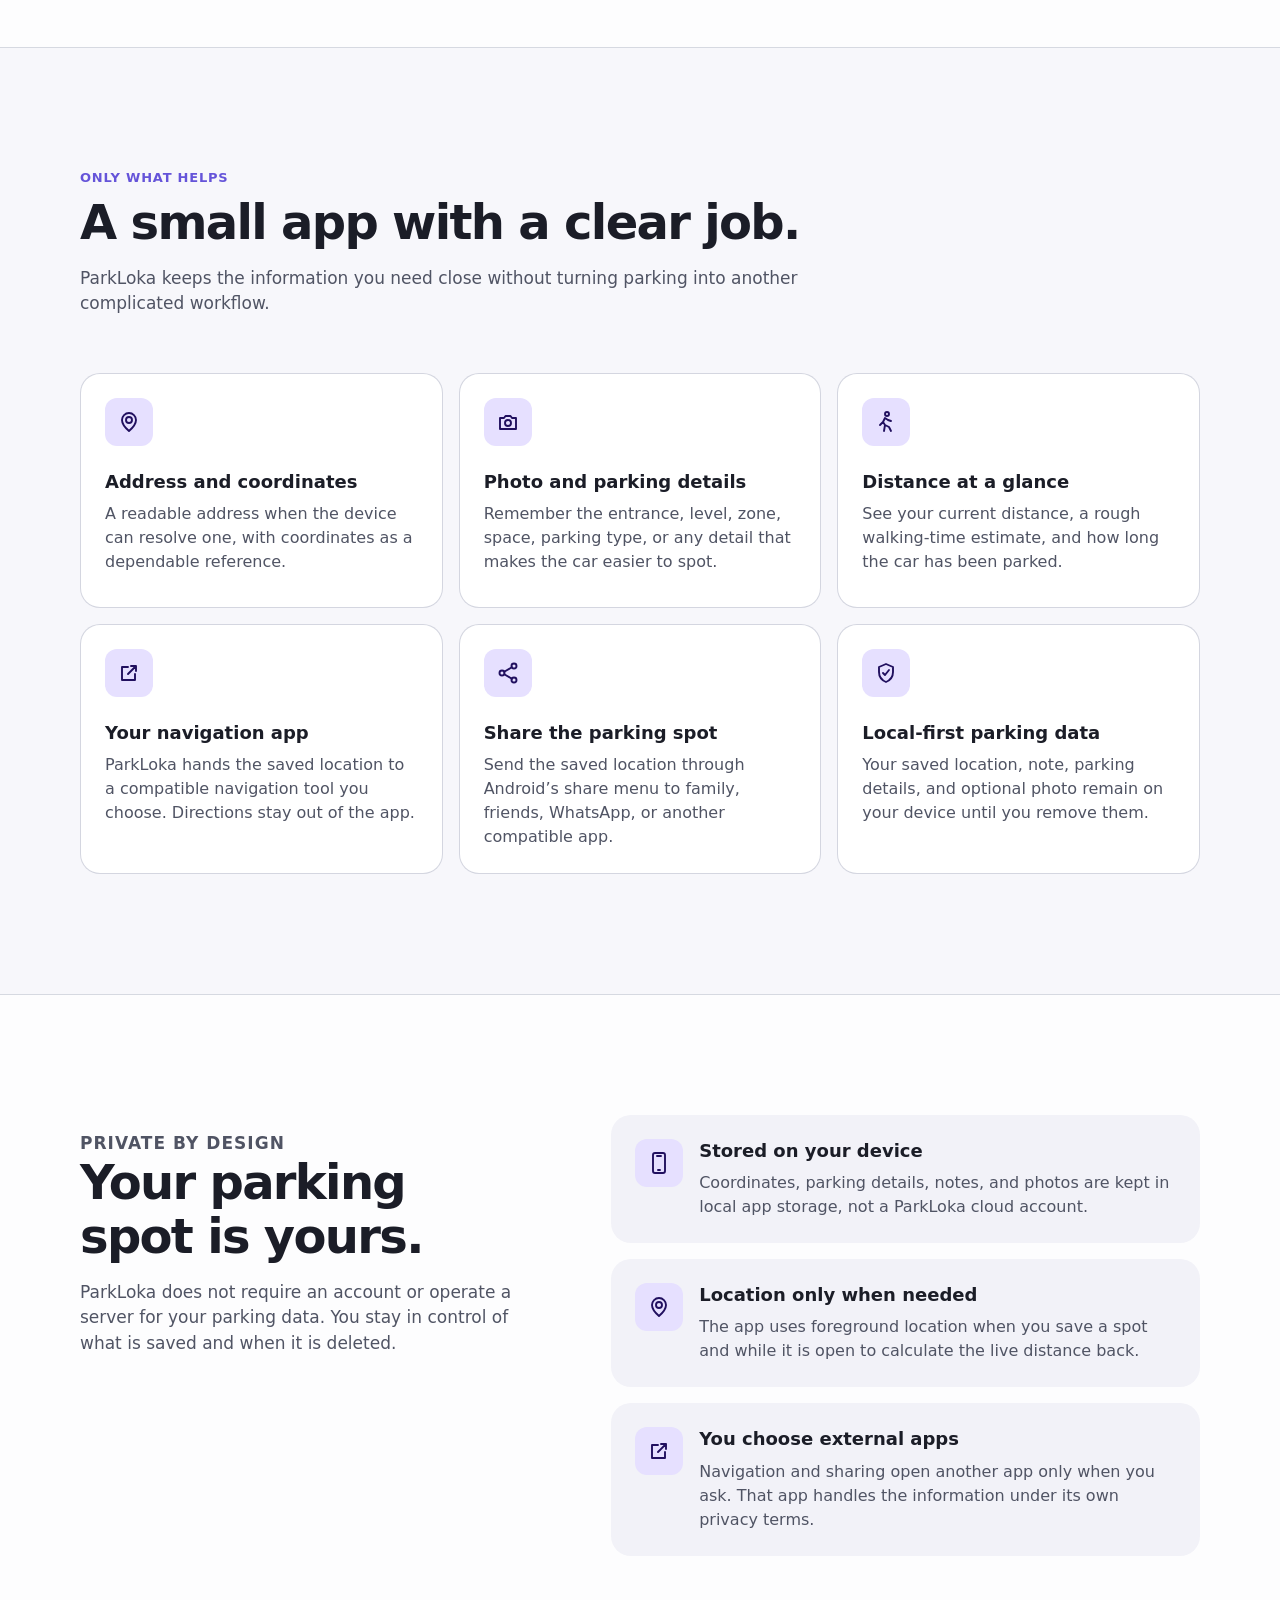
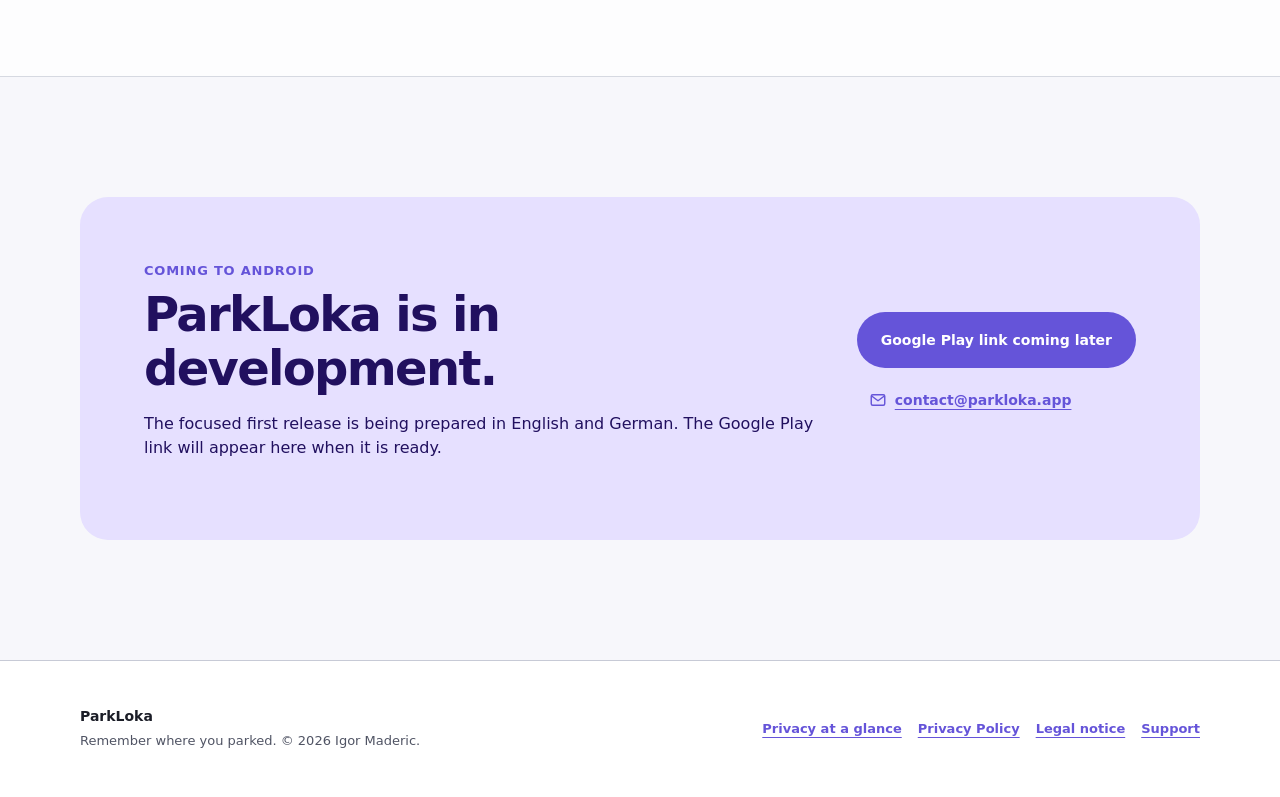
==== commit d489409e: "[P1-F02-T3] Add bilingual legal and privacy pages" ====
--- a/index.html
+++ b/index.html
@@ -100,7 +100,7 @@
 
     <footer class="site-footer"><div class="footer-content">
         <div><p class="footer-brand">ParkLoka</p><p class="footer-note">Remember where you parked. © 2026 Igor Maderic.</p></div>
-        <div class="footer-links" aria-label="Legal and support"><a href="#privacy">Privacy at a glance</a><span class="legal-placeholder">Privacy Policy</span><span class="legal-placeholder">Legal notice</span><a href="mailto:contact@parkloka.app">Support</a></div>
+        <div class="footer-links" aria-label="Legal and support"><a href="#privacy">Privacy at a glance</a><a href="privacy/index.html">Privacy Policy</a><a href="legal/index.html">Legal notice</a><a href="mailto:contact@parkloka.app">Support</a></div>
     </div></footer>
 </body>
 </html>
--- a/assets/css/site.css
+++ b/assets/css/site.css
@@ -205,6 +205,7 @@
 
 .nav-links a { padding-inline: 14px; }
 .nav-links a:hover, .language-nav a:hover { background: var(--color-surface-high); color: var(--color-text-primary); }
+.nav-links a[aria-current="page"] { background: var(--color-primary-container); color: var(--color-on-primary-container); }
 .language-nav { display: flex; align-items: center; gap: 4px; padding-left: var(--space-item); border-left: 1px solid var(--color-divider); }
 .language-nav a { min-width: var(--touch-target); }
 .language-nav a[aria-current="page"] { background: var(--color-primary); color: var(--color-on-primary); }
@@ -320,6 +321,41 @@
 .footer-links a { color: var(--color-primary); font-weight: 650; text-underline-offset: 4px; }
 .icon { flex: 0 0 auto; fill: none; stroke: currentColor; stroke-width: 1.9; stroke-linecap: round; stroke-linejoin: round; }
 
+.legal-main { padding-block: clamp(48px, 8vw, 88px) clamp(80px, 10vw, 128px); }
+.legal-hero { max-width: 820px; }
+.legal-back { min-height: var(--touch-target); display: inline-flex; align-items: center; margin-bottom: var(--space-section); border-radius: var(--shape-small); color: var(--color-primary); font-size: var(--font-label-size); font-weight: 700; text-underline-offset: 4px; }
+.legal-hero h1 { max-width: 15ch; overflow-wrap: anywhere; font-size: clamp(2.5rem, 7vw, 4.5rem); }
+.legal-lead { max-width: 62ch; margin: var(--space-section) 0 0; color: var(--color-text-secondary); font-size: 1.0625rem; line-height: 1.65; }
+.legal-meta { margin: var(--space-content) 0 0; color: var(--color-text-secondary); font-size: 0.8125rem; }
+.review-notice { max-width: 820px; display: grid; grid-template-columns: 48px 1fr; gap: var(--space-content); margin-top: 32px; padding: var(--space-section); border: 1px solid var(--color-outline); border-radius: var(--shape-large); background: var(--color-primary-container); color: var(--color-on-primary-container); }
+.review-notice .feature-icon { width: 48px; height: 48px; background: var(--color-surface); color: var(--color-primary); }
+.review-notice h2 { margin: 0; font-size: 1rem; line-height: 1.4; }
+.review-notice p { margin: 6px 0 0; font-size: 0.875rem; }
+
+.legal-layout { display: grid; grid-template-columns: 240px minmax(0, 760px); align-items: start; gap: clamp(32px, 7vw, 80px); margin-top: clamp(48px, 8vw, 80px); }
+.legal-toc { position: sticky; top: 104px; padding: var(--space-content); border: 1px solid var(--color-divider); border-radius: var(--shape-large); background: var(--color-surface-low); }
+.legal-toc p { margin: 0 0 var(--space-item); color: var(--color-text-secondary); font-size: 0.75rem; font-weight: 700; letter-spacing: 0.06em; text-transform: uppercase; }
+.legal-toc a { min-height: 40px; display: flex; align-items: center; padding-inline: 10px; border-radius: var(--shape-small); color: var(--color-text-secondary); font-size: 0.8125rem; font-weight: 650; text-decoration: none; }
+.legal-toc a:hover { background: var(--color-surface-high); color: var(--color-text-primary); }
+.legal-document { min-width: 0; }
+.legal-document section { scroll-margin-top: 104px; }
+.legal-document section + section { margin-top: 48px; padding-top: 48px; border-top: 1px solid var(--color-divider); }
+.legal-document h2 { margin: 0 0 var(--space-content); font-size: clamp(1.5rem, 3vw, 1.875rem); letter-spacing: -0.02em; line-height: 1.25; }
+.legal-document h3 { margin: 28px 0 var(--space-item); font-size: 1.0625rem; line-height: 1.4; }
+.legal-document p, .legal-document li, .legal-document dd { color: var(--color-text-secondary); }
+.legal-document p { margin: 0 0 var(--space-content); }
+.legal-document ul { margin: 0 0 var(--space-content); padding-left: 1.25rem; }
+.legal-document li + li { margin-top: var(--space-item); }
+.legal-document a { color: var(--color-primary); font-weight: 650; overflow-wrap: anywhere; text-underline-offset: 4px; }
+.legal-document address { margin: 0 0 var(--space-section); padding: var(--space-section); border-radius: var(--shape-large); background: var(--color-surface-low); color: var(--color-text-primary); font-style: normal; line-height: 1.75; }
+.legal-summary { margin-bottom: 32px; padding: var(--space-section); border-left: 4px solid var(--color-success); border-radius: 0 var(--shape-medium) var(--shape-medium) 0; background: var(--color-success-container); color: var(--color-on-success-container); }
+.legal-summary p { margin: 0; color: inherit; }
+.legal-facts { display: grid; grid-template-columns: minmax(140px, 0.35fr) minmax(0, 0.65fr); gap: 10px var(--space-content); margin: 0 0 var(--space-section); }
+.legal-facts dt { font-weight: 700; }
+.legal-facts dd { margin: 0; }
+.legal-related { display: flex; flex-wrap: wrap; gap: 12px; margin-top: 40px; padding-top: var(--space-section); border-top: 1px solid var(--color-divider); }
+.legal-related .button { min-height: var(--touch-target); }
+
 @media (max-width: 900px) {
     .hero { min-height: auto; grid-template-columns: 1fr; }
     .product-preview { width: min(100%, 430px); justify-self: center; }
@@ -329,6 +365,9 @@
     .privacy-copy { position: static; }
     .release-card { grid-template-columns: 1fr; }
     .release-actions { flex-direction: row; flex-wrap: wrap; }
+    .legal-layout { grid-template-columns: 1fr; }
+    .legal-toc { position: static; }
+    .legal-toc nav { display: grid; grid-template-columns: repeat(2, 1fr); }
 }
 
 @media (max-width: 700px) {
@@ -344,12 +383,17 @@
     .privacy-point { grid-template-columns: 1fr; }
     .footer-content { min-height: 176px; grid-template-columns: 1fr; align-content: center; }
     .footer-links { justify-content: flex-start; }
+    .review-notice { grid-template-columns: 1fr; }
+    .legal-toc nav { grid-template-columns: 1fr; }
+    .legal-facts { grid-template-columns: 1fr; gap: 2px; }
+    .legal-facts dd + dt { margin-top: 12px; }
 }
 
 @media (max-width: 420px) {
     .brand-mark { width: 36px; height: 36px; }
     .language-nav { padding-left: 4px; }
     .language-nav a { min-width: 44px; }
+    .legal-hero h1 { overflow-wrap: normal; font-size: clamp(1.75rem, 7.5vw, 2rem); }
     .hero-actions, .release-actions { align-items: stretch; flex-direction: column; }
     .hero-actions .button, .hero-actions .text-link, .release-actions .button, .release-actions .text-link { width: 100%; justify-content: center; }
     .product-preview { padding: var(--space-item); border-radius: 32px; }
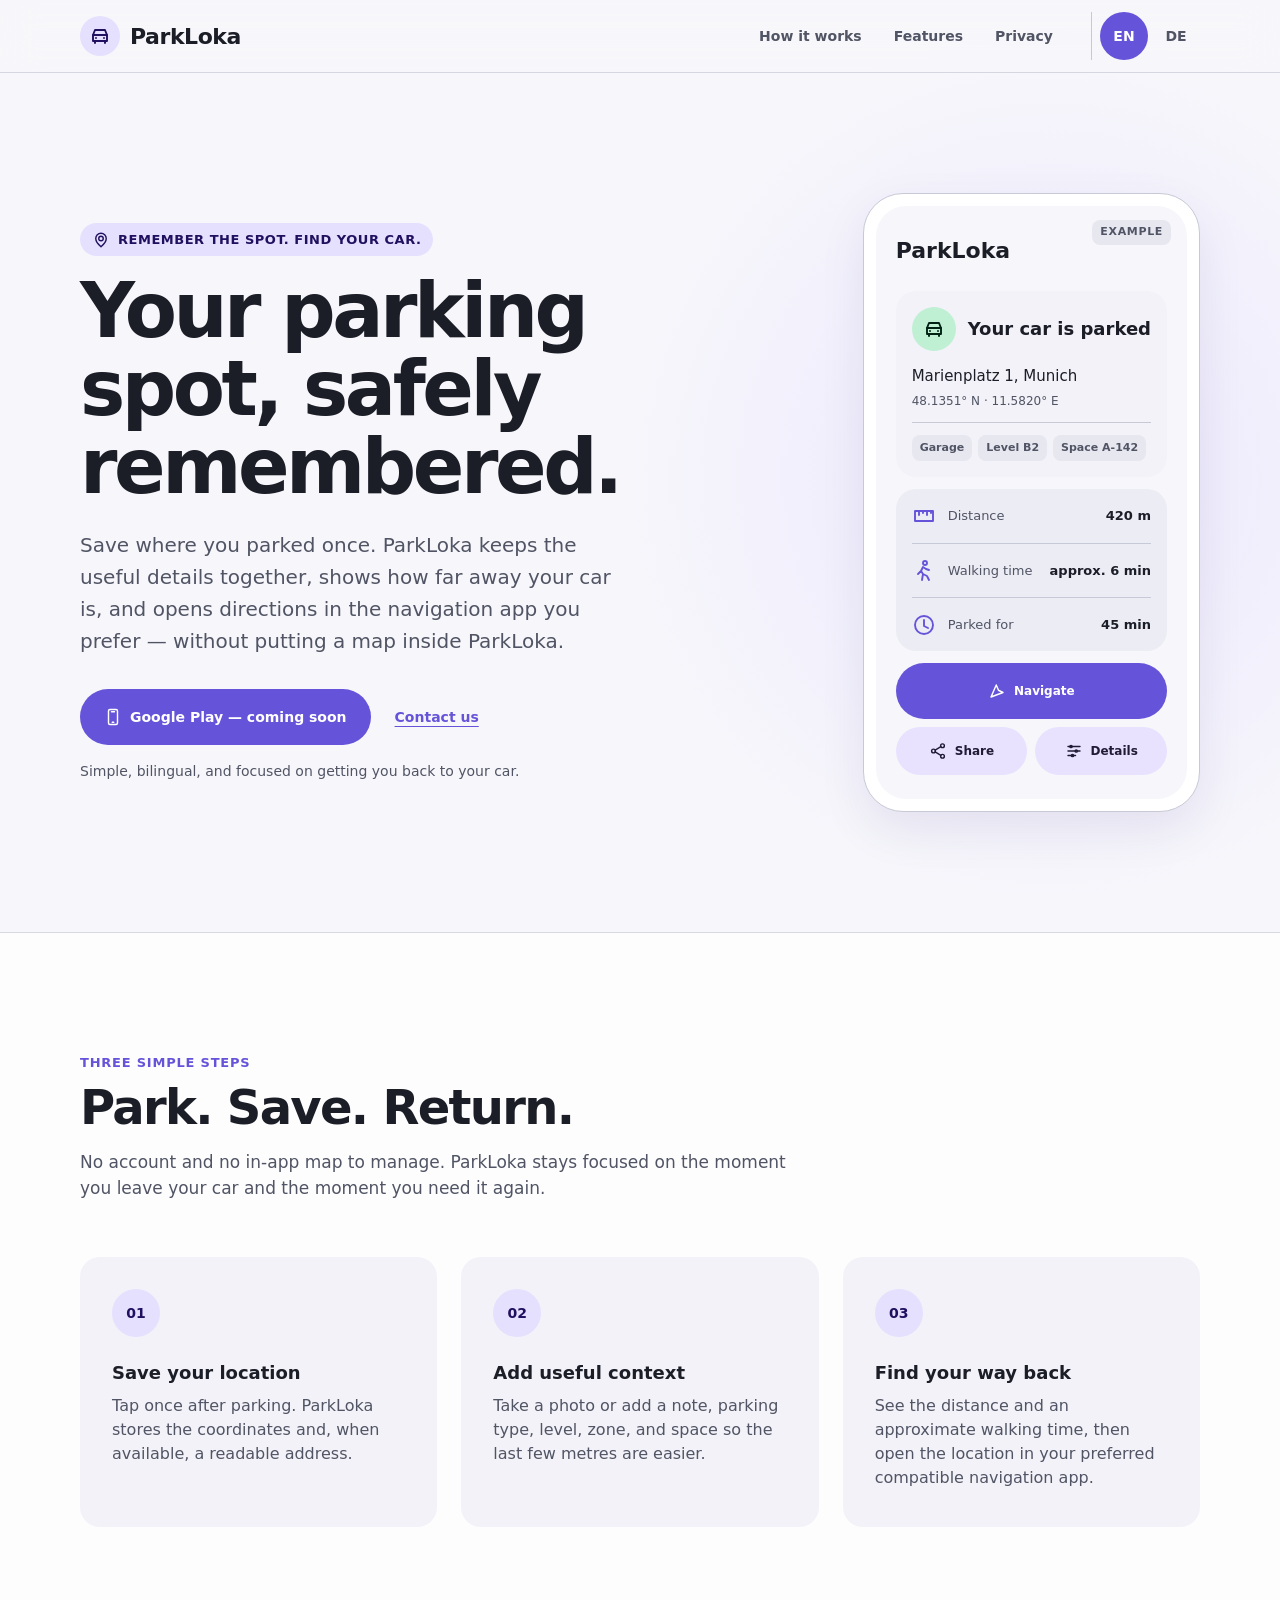
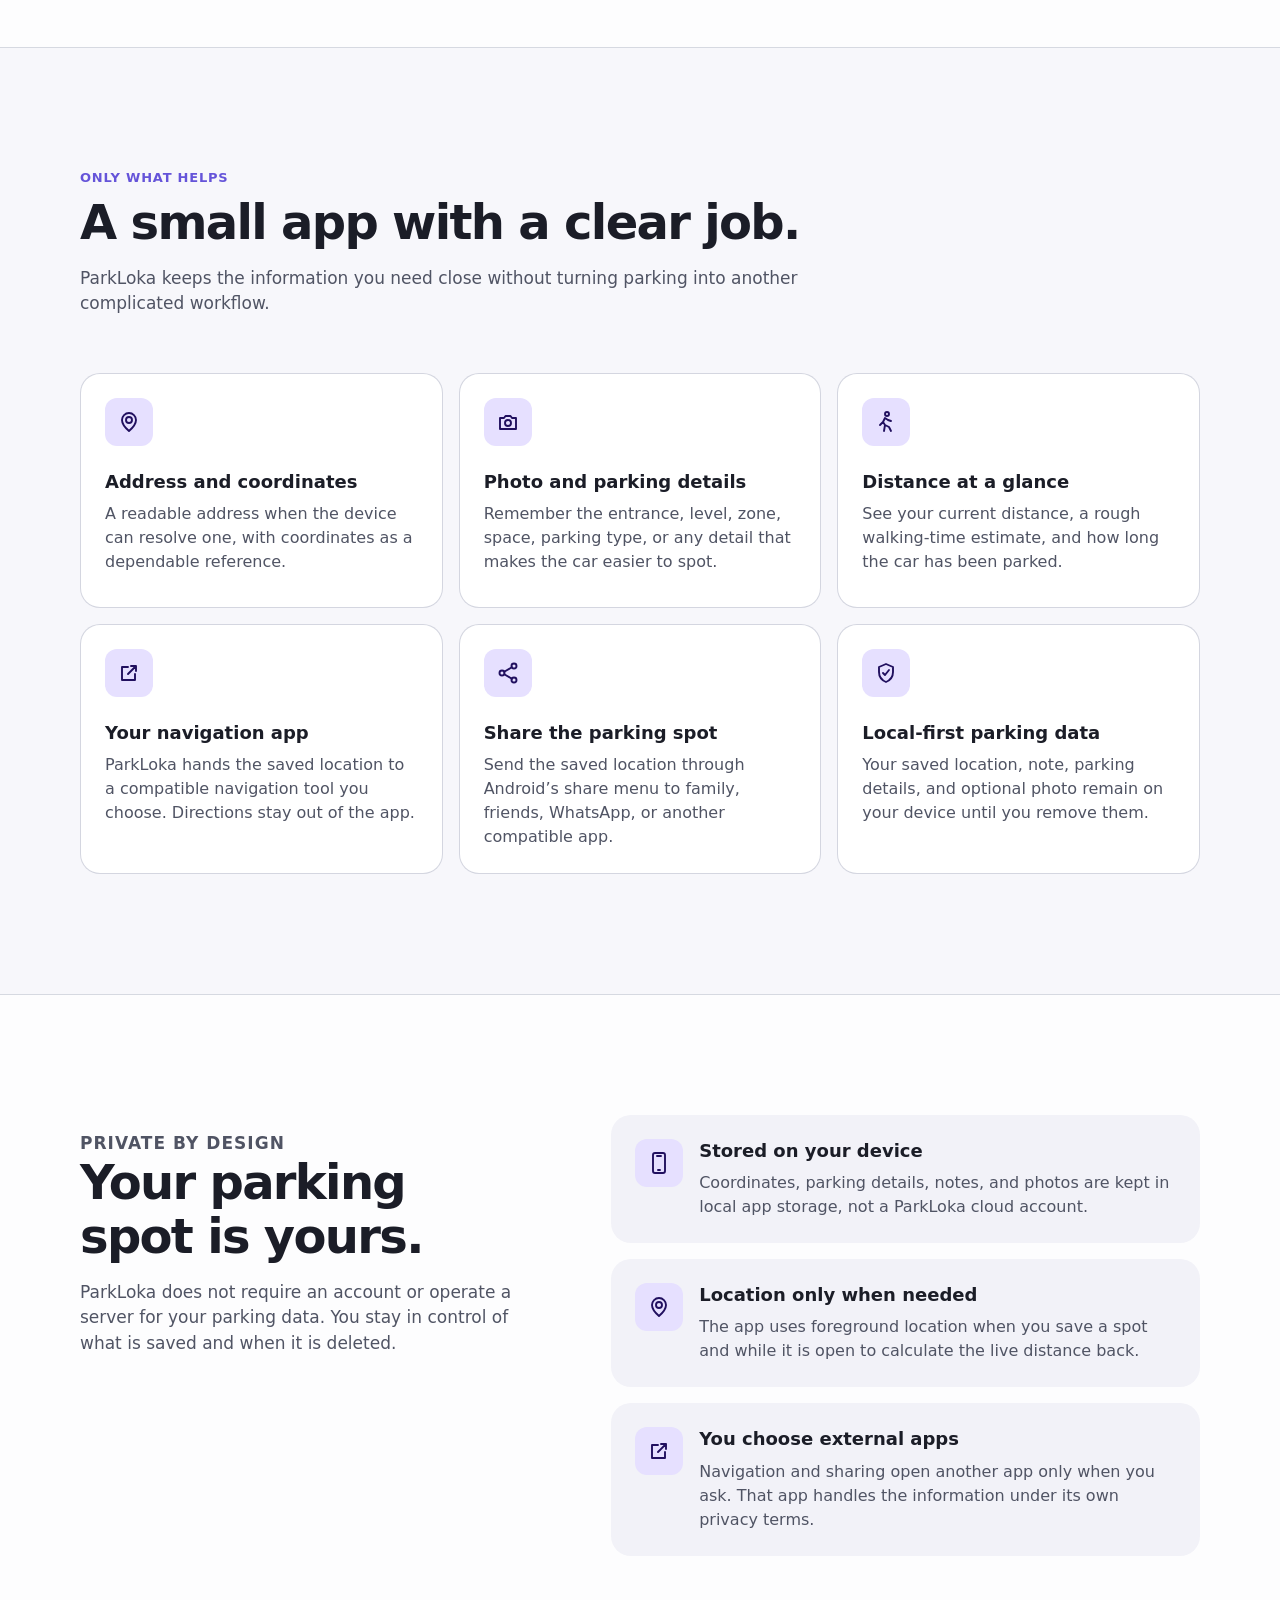
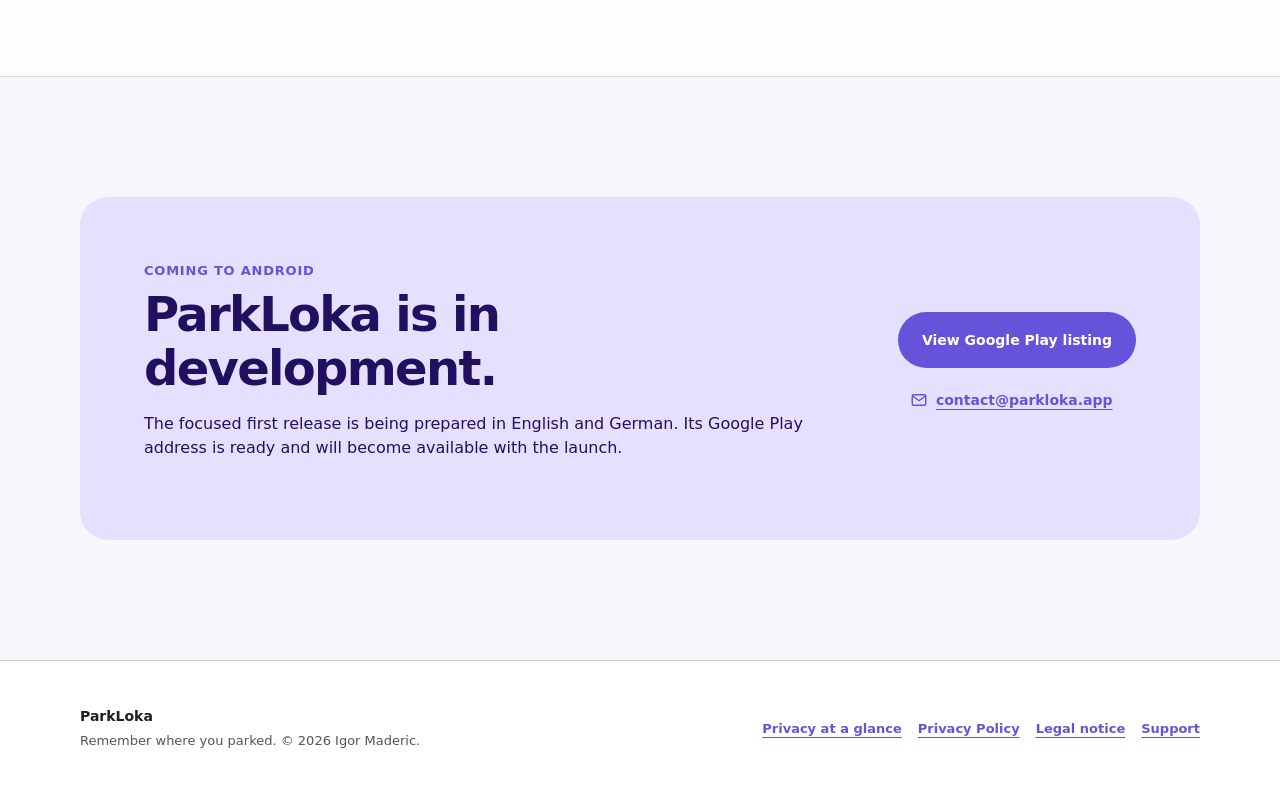
==== commit b55d510f: "[P1-F02-T4] Add Pages and release assets" ====
--- a/index.html
+++ b/index.html
@@ -5,6 +5,27 @@
     <meta name="viewport" content="width=device-width, initial-scale=1">
     <title>ParkLoka — Remember where you parked</title>
     <meta name="description" content="Save your parking location, see the distance back to your car, and open navigation in the app you prefer.">
+    <meta name="application-name" content="ParkLoka">
+    <meta name="theme-color" content="#6554d9">
+    <link rel="canonical" href="https://parkloka.app/">
+    <link rel="alternate" hreflang="en" href="https://parkloka.app/">
+    <link rel="alternate" hreflang="de" href="https://parkloka.app/de/">
+    <link rel="alternate" hreflang="x-default" href="https://parkloka.app/">
+    <link rel="icon" href="assets/images/app-icon.svg" type="image/svg+xml">
+    <link rel="apple-touch-icon" href="assets/images/app-icon-192.png">
+    <link rel="manifest" href="manifest.webmanifest">
+    <meta property="og:type" content="website">
+    <meta property="og:site_name" content="ParkLoka">
+    <meta property="og:title" content="ParkLoka — Remember where you parked">
+    <meta property="og:description" content="Save the spot, see the distance, and navigate back to your car.">
+    <meta property="og:url" content="https://parkloka.app/">
+    <meta property="og:image" content="https://parkloka.app/assets/images/social-preview.png">
+    <meta property="og:image:width" content="1200">
+    <meta property="og:image:height" content="630">
+    <meta property="og:image:alt" content="ParkLoka — Remember where you parked">
+    <meta property="og:locale" content="en_US">
+    <meta property="og:locale:alternate" content="de_DE">
+    <meta name="twitter:card" content="summary_large_image">
     <link rel="stylesheet" href="assets/css/site.css">
 </head>
 <body>
@@ -24,7 +45,7 @@
                 <h1 id="hero-title">Your parking spot, safely remembered.</h1>
                 <p class="hero-lead">Save where you parked once. ParkLoka keeps the useful details together, shows how far away your car is, and opens directions in the navigation app you prefer — without putting a map inside ParkLoka.</p>
                 <div class="hero-actions">
-                    <span class="button button--primary button--disabled" aria-label="ParkLoka for Android is in development"><svg class="icon" aria-hidden="true"><use href="assets/images/icons.svg#phone"></use></svg>Android app in development</span>
+                    <a class="button button--primary" href="https://play.google.com/store/apps/details?id=app.parkloka" rel="external" aria-label="Open the ParkLoka Google Play listing, available at launch"><svg class="icon" aria-hidden="true"><use href="assets/images/icons.svg#phone"></use></svg>Google Play — coming soon</a>
                     <a class="text-link" href="mailto:contact@parkloka.app">Contact us</a>
                 </div>
                 <p class="hero-note">Simple, bilingual, and focused on getting you back to your car.</p>
@@ -92,8 +113,8 @@
 
         <section class="section" aria-labelledby="release-title">
             <div class="section-shell"><div class="release-card">
-                <div><p class="section-kicker">Coming to Android</p><h2 id="release-title">ParkLoka is in development.</h2><p>The focused first release is being prepared in English and German. The Google Play link will appear here when it is ready.</p></div>
-                <div class="release-actions"><span class="button button--primary button--disabled" aria-label="Google Play release is coming later">Google Play link coming later</span><a class="text-link" href="mailto:contact@parkloka.app"><svg class="icon" aria-hidden="true"><use href="assets/images/icons.svg#mail"></use></svg>contact@parkloka.app</a></div>
+                <div><p class="section-kicker">Coming to Android</p><h2 id="release-title">ParkLoka is in development.</h2><p>The focused first release is being prepared in English and German. Its Google Play address is ready and will become available with the launch.</p></div>
+                <div class="release-actions"><a class="button button--primary" href="https://play.google.com/store/apps/details?id=app.parkloka" rel="external">View Google Play listing</a><a class="text-link" href="mailto:contact@parkloka.app"><svg class="icon" aria-hidden="true"><use href="assets/images/icons.svg#mail"></use></svg>contact@parkloka.app</a></div>
             </div></div>
         </section>
     </main>
--- a/assets/css/site.css
+++ b/assets/css/site.css
@@ -355,6 +355,9 @@
 .legal-facts dd { margin: 0; }
 .legal-related { display: flex; flex-wrap: wrap; gap: 12px; margin-top: 40px; padding-top: var(--space-section); border-top: 1px solid var(--color-divider); }
 .legal-related .button { min-height: var(--touch-target); }
+.error-page { min-height: 56vh; display: flex; flex-direction: column; align-items: flex-start; justify-content: center; }
+.error-page h1 { max-width: 15ch; }
+.error-code { margin: 0 0 var(--space-item); color: var(--color-primary-container); font-size: clamp(5rem, 18vw, 10rem); font-weight: 800; letter-spacing: -0.08em; line-height: 0.8; }
 
 @media (max-width: 900px) {
     .hero { min-height: auto; grid-template-columns: 1fr; }
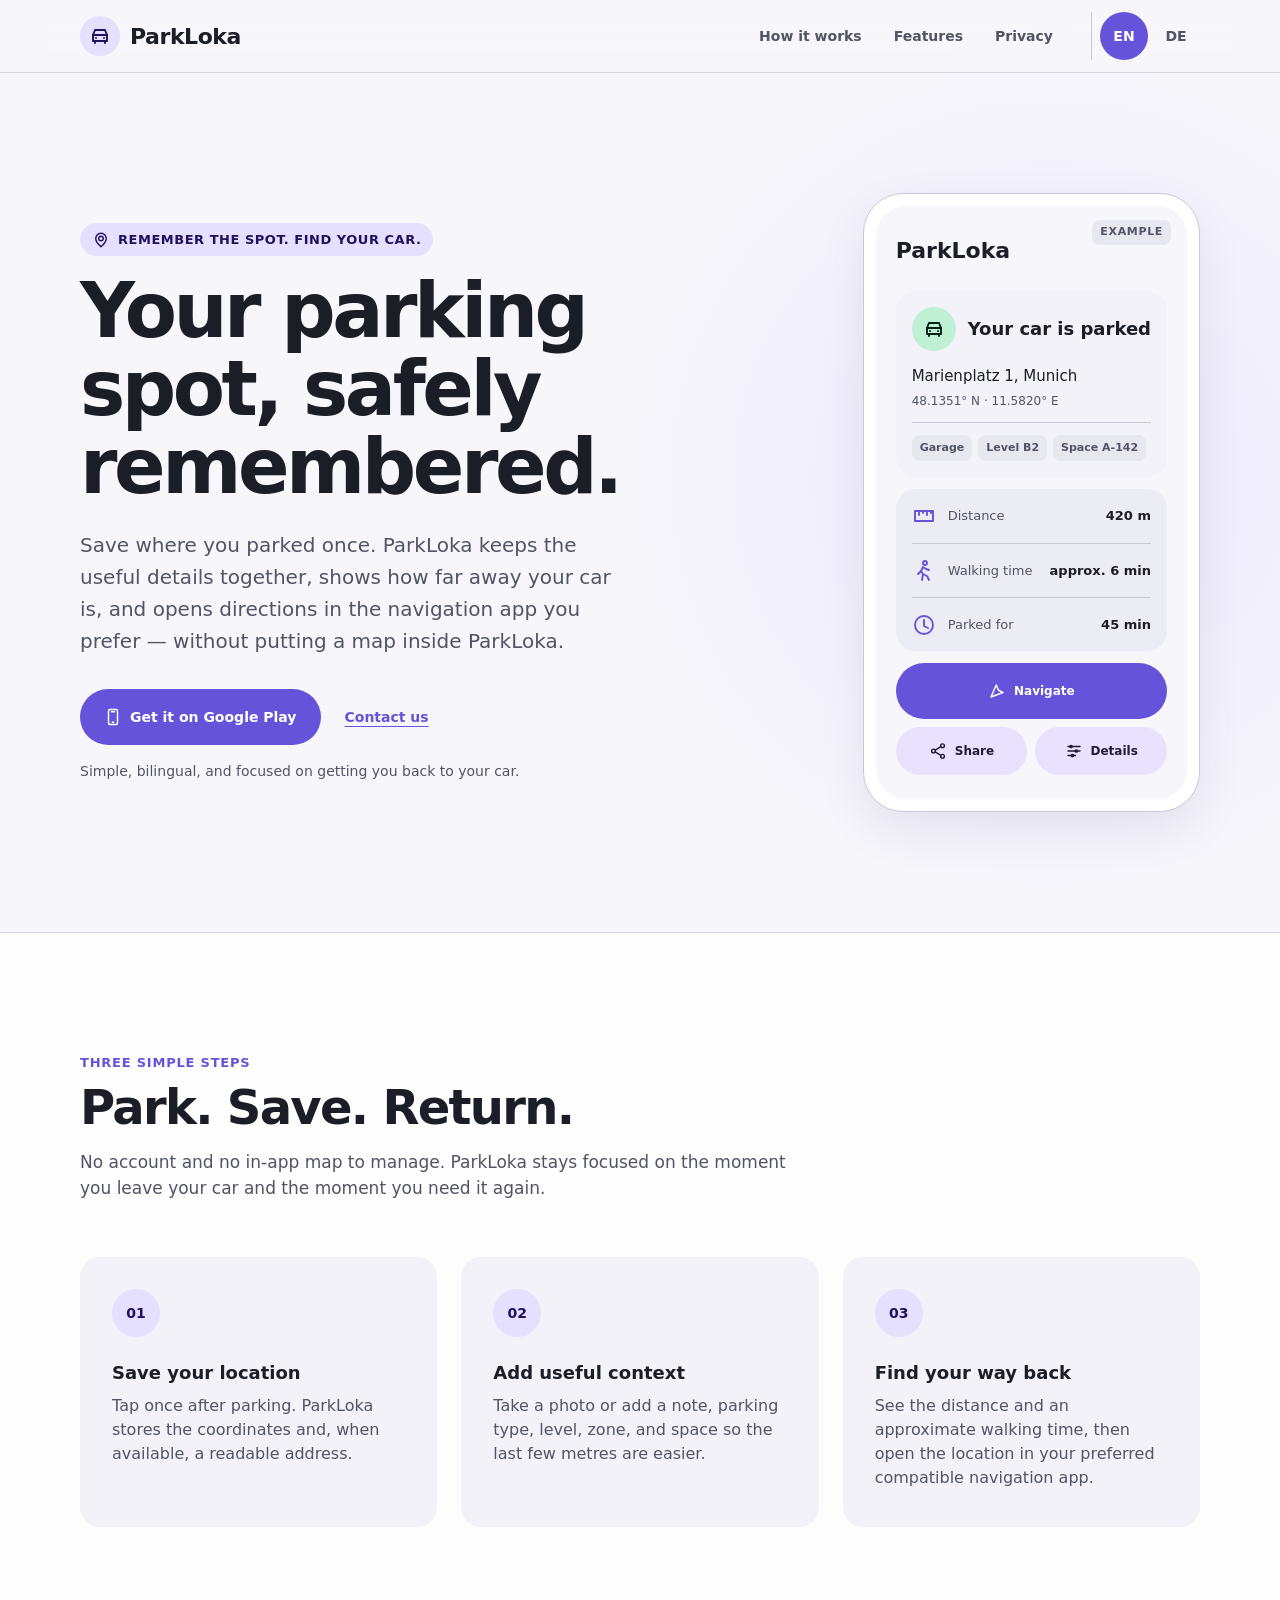
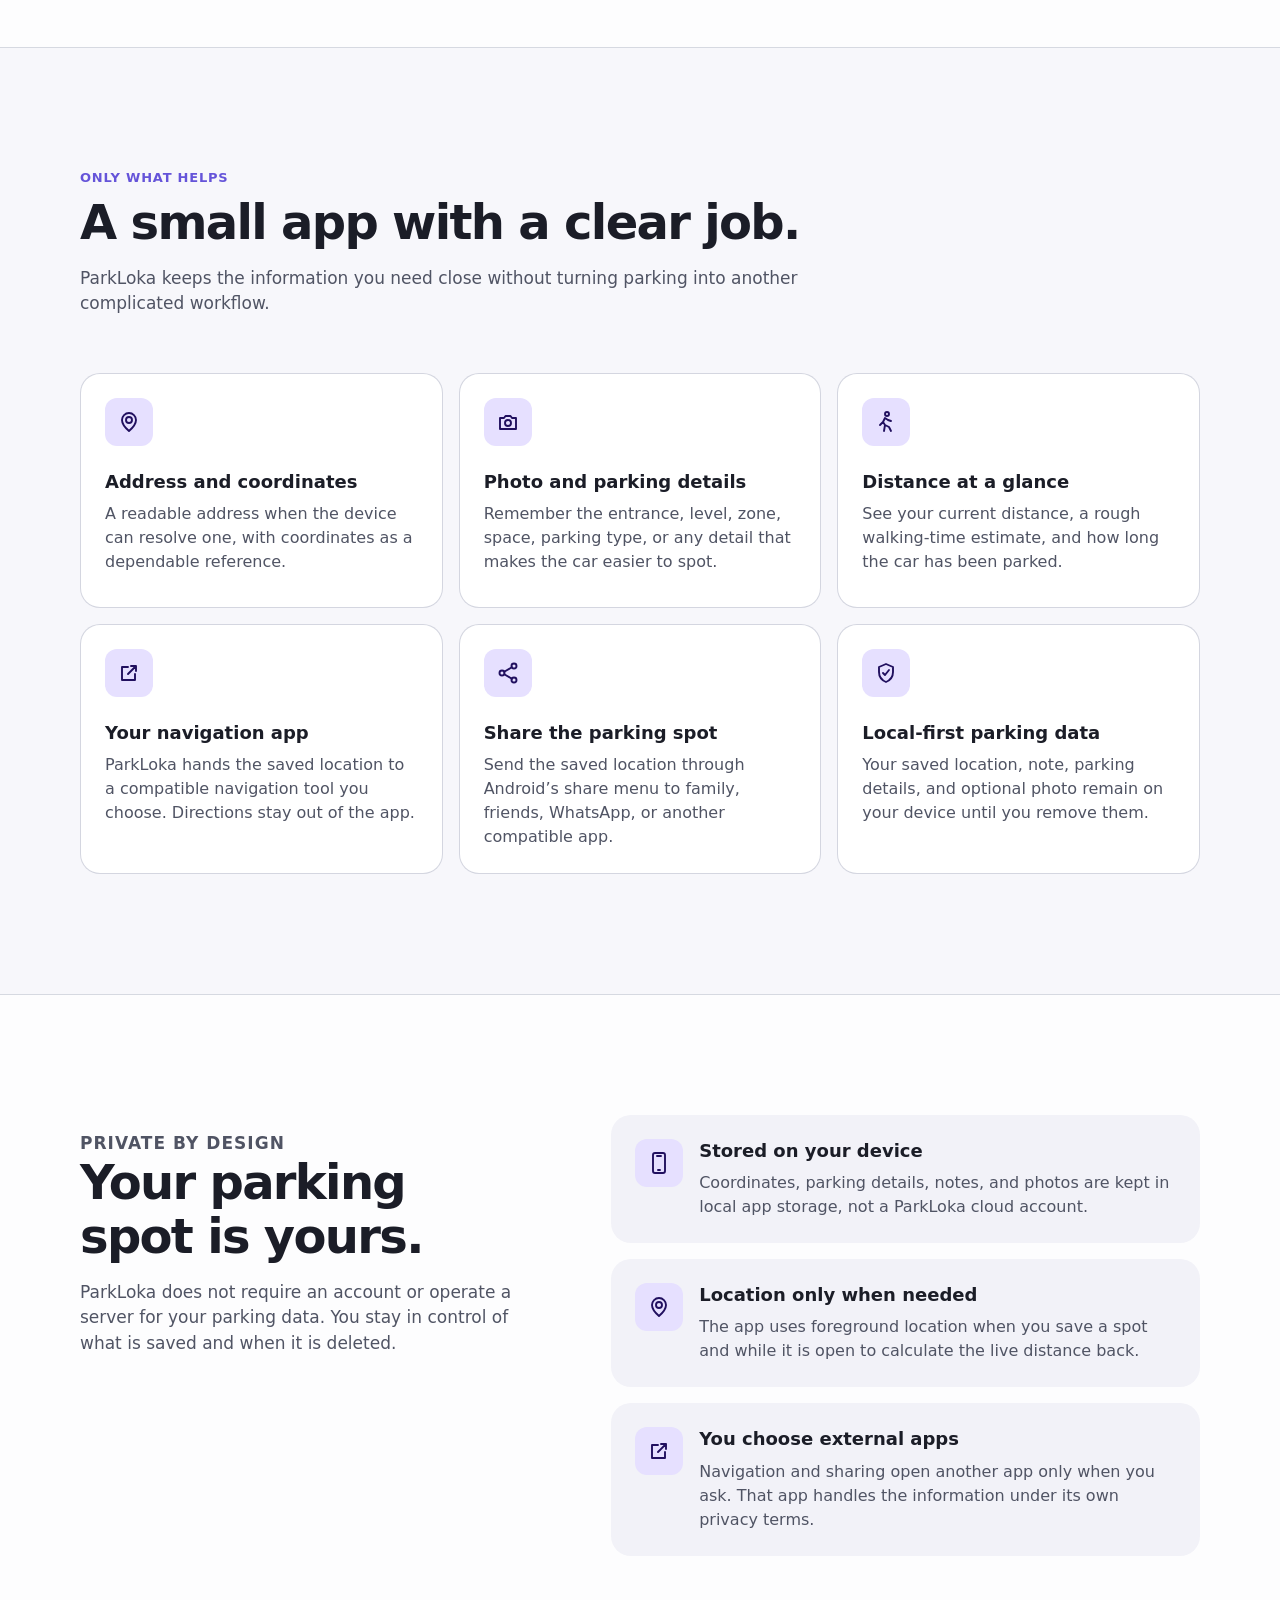
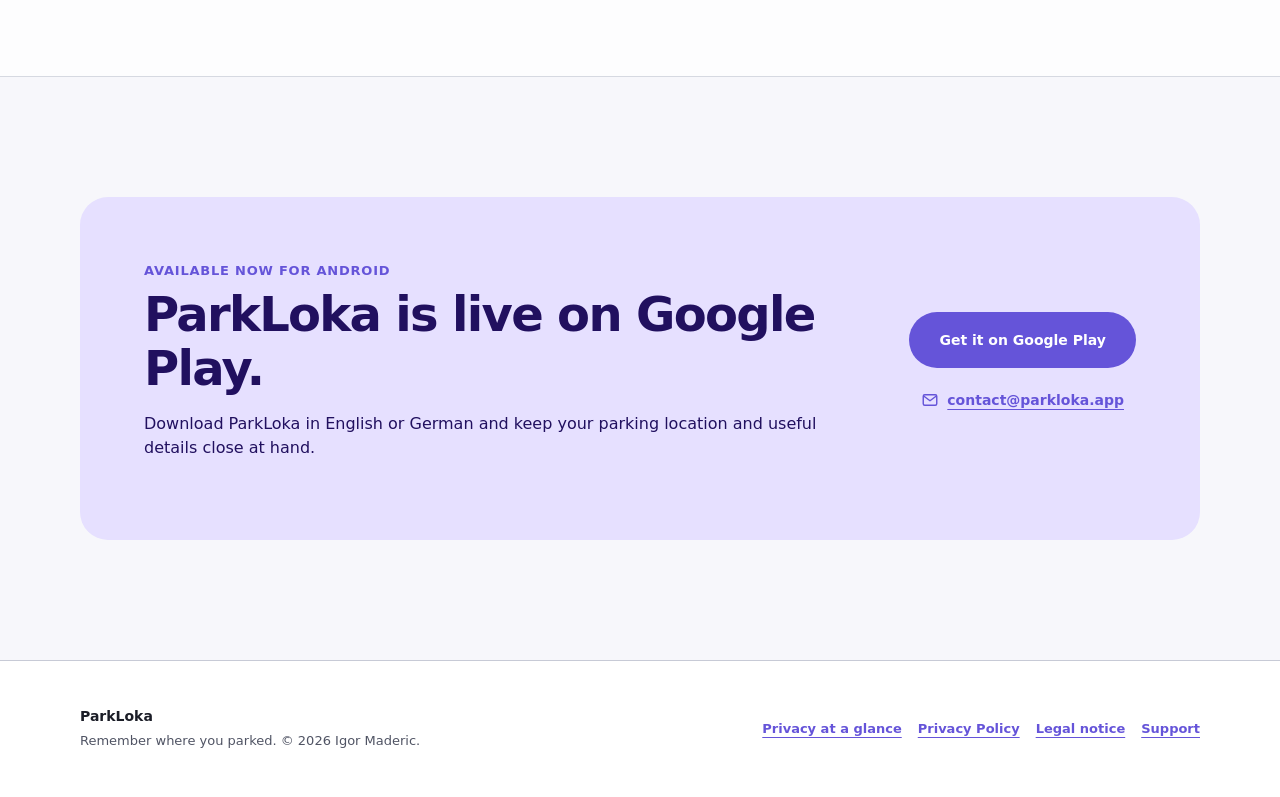
==== commit bba08ad6: "[P1-F02] Update website for production app availability" ====
--- a/index.html
+++ b/index.html
@@ -45,7 +45,7 @@
                 <h1 id="hero-title">Your parking spot, safely remembered.</h1>
                 <p class="hero-lead">Save where you parked once. ParkLoka keeps the useful details together, shows how far away your car is, and opens directions in the navigation app you prefer — without putting a map inside ParkLoka.</p>
                 <div class="hero-actions">
-                    <a class="button button--primary" href="https://play.google.com/store/apps/details?id=app.parkloka" rel="external" aria-label="Open the ParkLoka Google Play listing, available at launch"><svg class="icon" aria-hidden="true"><use href="assets/images/icons.svg#phone"></use></svg>Google Play — coming soon</a>
+                    <a class="button button--primary" href="https://play.google.com/store/apps/details?id=app.parkloka" rel="external" aria-label="Download ParkLoka on Google Play"><svg class="icon" aria-hidden="true"><use href="assets/images/icons.svg#phone"></use></svg>Get it on Google Play</a>
                     <a class="text-link" href="mailto:contact@parkloka.app">Contact us</a>
                 </div>
                 <p class="hero-note">Simple, bilingual, and focused on getting you back to your car.</p>
@@ -113,8 +113,8 @@
 
         <section class="section" aria-labelledby="release-title">
             <div class="section-shell"><div class="release-card">
-                <div><p class="section-kicker">Coming to Android</p><h2 id="release-title">ParkLoka is in development.</h2><p>The focused first release is being prepared in English and German. Its Google Play address is ready and will become available with the launch.</p></div>
-                <div class="release-actions"><a class="button button--primary" href="https://play.google.com/store/apps/details?id=app.parkloka" rel="external">View Google Play listing</a><a class="text-link" href="mailto:contact@parkloka.app"><svg class="icon" aria-hidden="true"><use href="assets/images/icons.svg#mail"></use></svg>contact@parkloka.app</a></div>
+                <div><p class="section-kicker">Available now for Android</p><h2 id="release-title">ParkLoka is live on Google Play.</h2><p>Download ParkLoka in English or German and keep your parking location and useful details close at hand.</p></div>
+                <div class="release-actions"><a class="button button--primary" href="https://play.google.com/store/apps/details?id=app.parkloka" rel="external">Get it on Google Play</a><a class="text-link" href="mailto:contact@parkloka.app"><svg class="icon" aria-hidden="true"><use href="assets/images/icons.svg#mail"></use></svg>contact@parkloka.app</a></div>
             </div></div>
         </section>
     </main>
--- a/assets/css/site.css
+++ b/assets/css/site.css
@@ -327,11 +327,6 @@
 .legal-hero h1 { max-width: 15ch; overflow-wrap: anywhere; font-size: clamp(2.5rem, 7vw, 4.5rem); }
 .legal-lead { max-width: 62ch; margin: var(--space-section) 0 0; color: var(--color-text-secondary); font-size: 1.0625rem; line-height: 1.65; }
 .legal-meta { margin: var(--space-content) 0 0; color: var(--color-text-secondary); font-size: 0.8125rem; }
-.review-notice { max-width: 820px; display: grid; grid-template-columns: 48px 1fr; gap: var(--space-content); margin-top: 32px; padding: var(--space-section); border: 1px solid var(--color-outline); border-radius: var(--shape-large); background: var(--color-primary-container); color: var(--color-on-primary-container); }
-.review-notice .feature-icon { width: 48px; height: 48px; background: var(--color-surface); color: var(--color-primary); }
-.review-notice h2 { margin: 0; font-size: 1rem; line-height: 1.4; }
-.review-notice p { margin: 6px 0 0; font-size: 0.875rem; }
-
 .legal-layout { display: grid; grid-template-columns: 240px minmax(0, 760px); align-items: start; gap: clamp(32px, 7vw, 80px); margin-top: clamp(48px, 8vw, 80px); }
 .legal-toc { position: sticky; top: 104px; padding: var(--space-content); border: 1px solid var(--color-divider); border-radius: var(--shape-large); background: var(--color-surface-low); }
 .legal-toc p { margin: 0 0 var(--space-item); color: var(--color-text-secondary); font-size: 0.75rem; font-weight: 700; letter-spacing: 0.06em; text-transform: uppercase; }
@@ -386,7 +381,6 @@
     .privacy-point { grid-template-columns: 1fr; }
     .footer-content { min-height: 176px; grid-template-columns: 1fr; align-content: center; }
     .footer-links { justify-content: flex-start; }
-    .review-notice { grid-template-columns: 1fr; }
     .legal-toc nav { grid-template-columns: 1fr; }
     .legal-facts { grid-template-columns: 1fr; gap: 2px; }
     .legal-facts dd + dt { margin-top: 12px; }
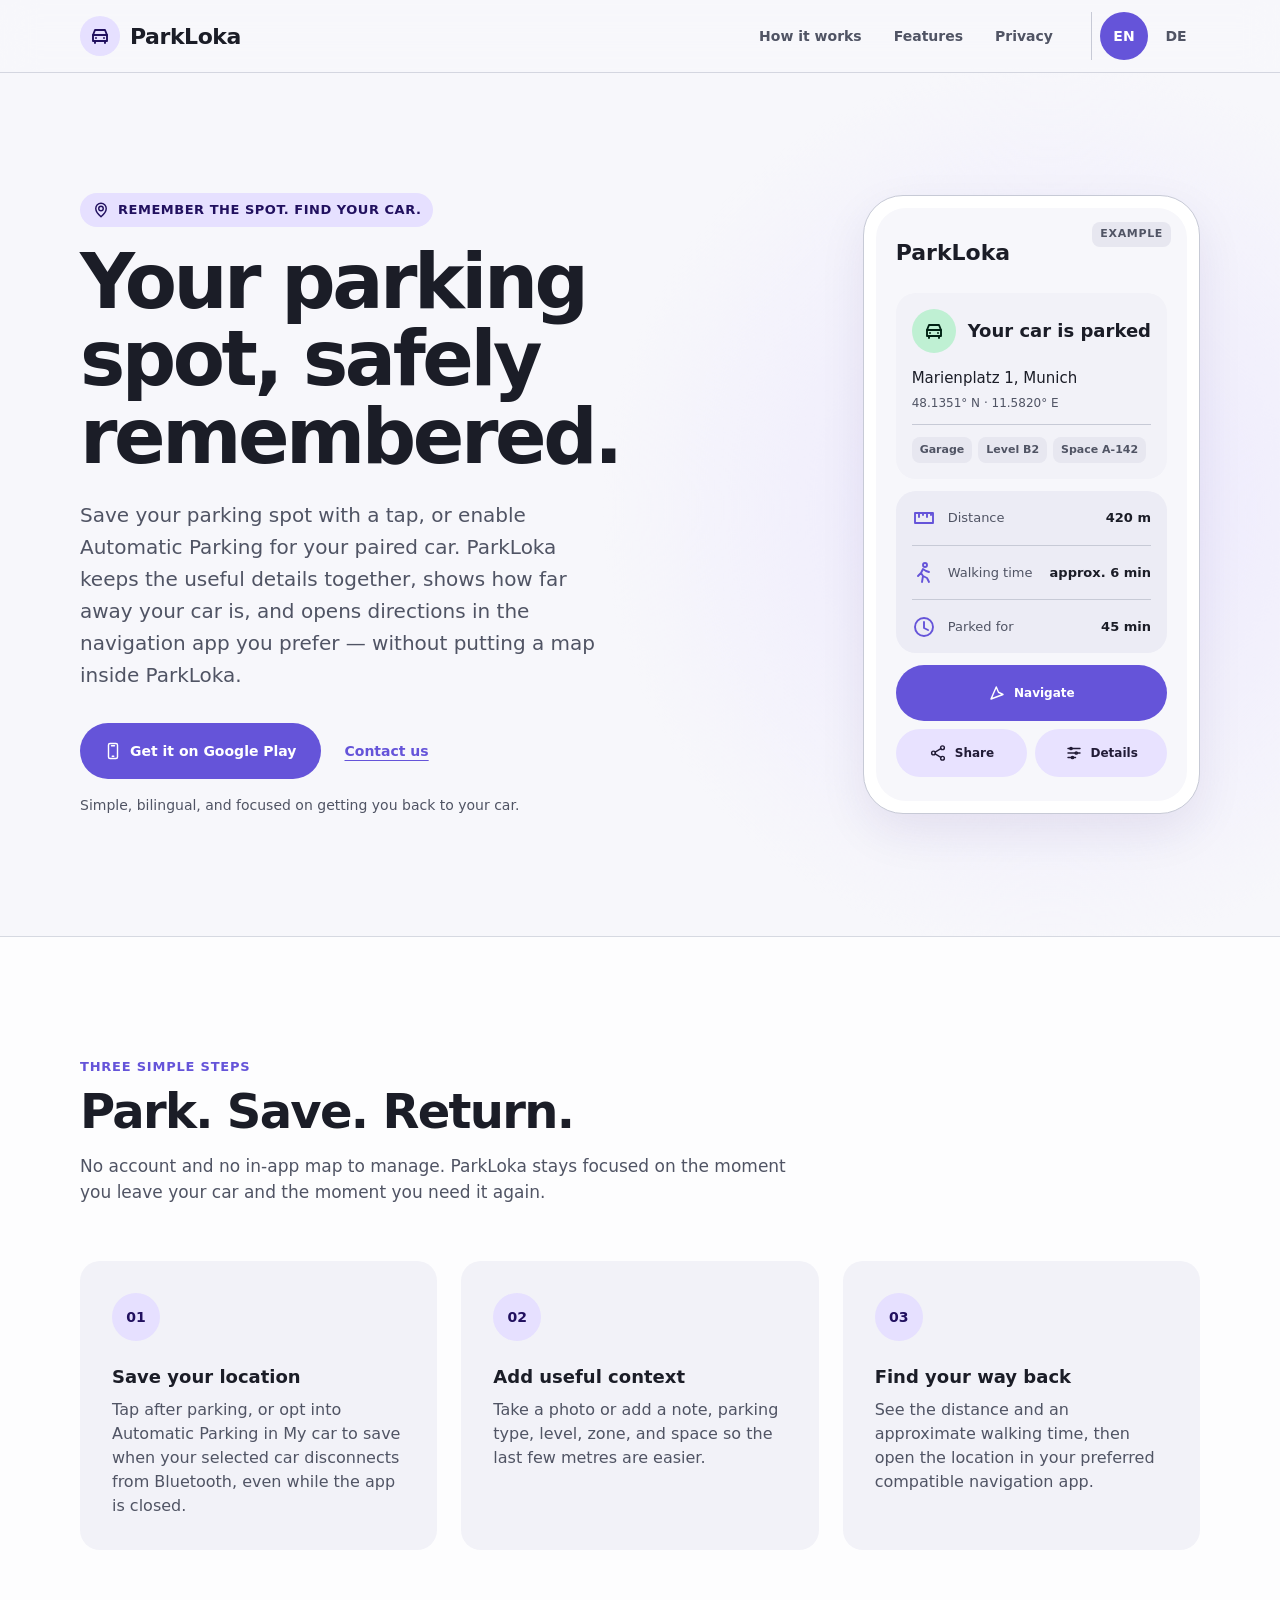
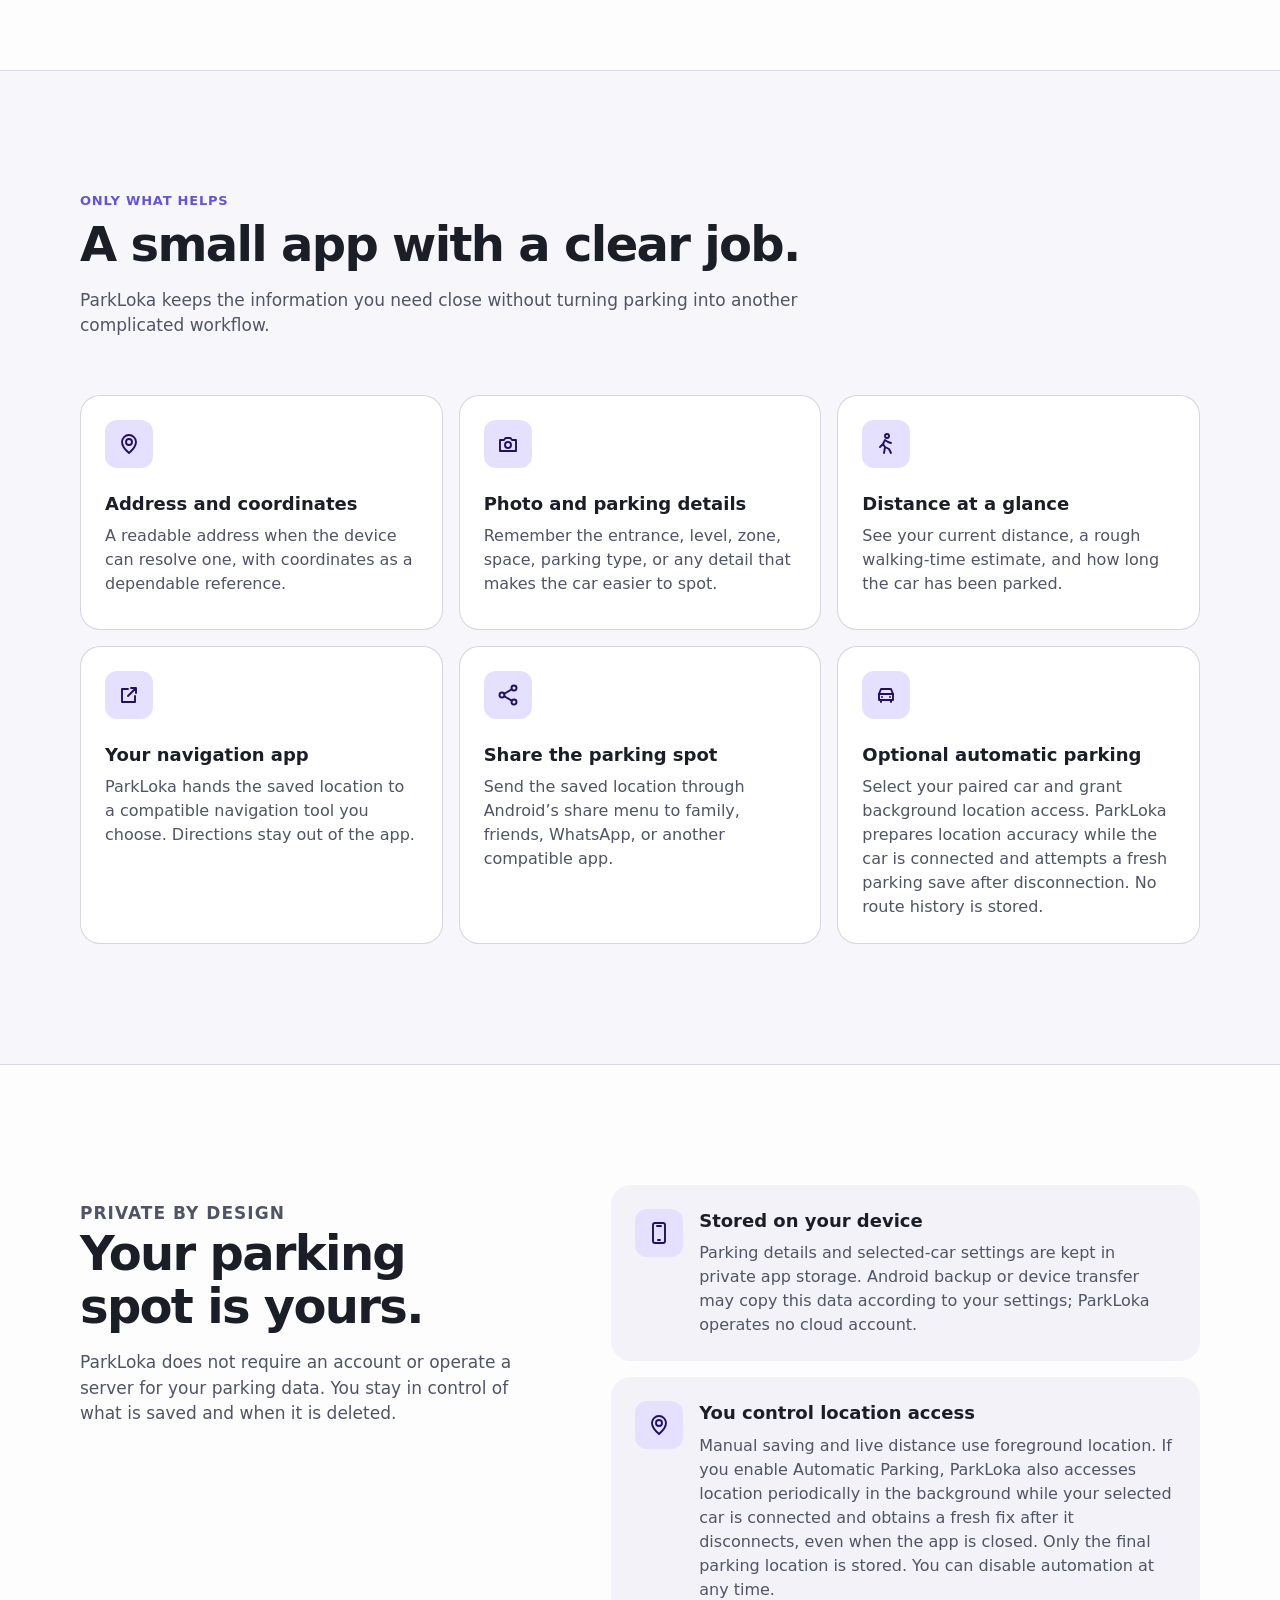
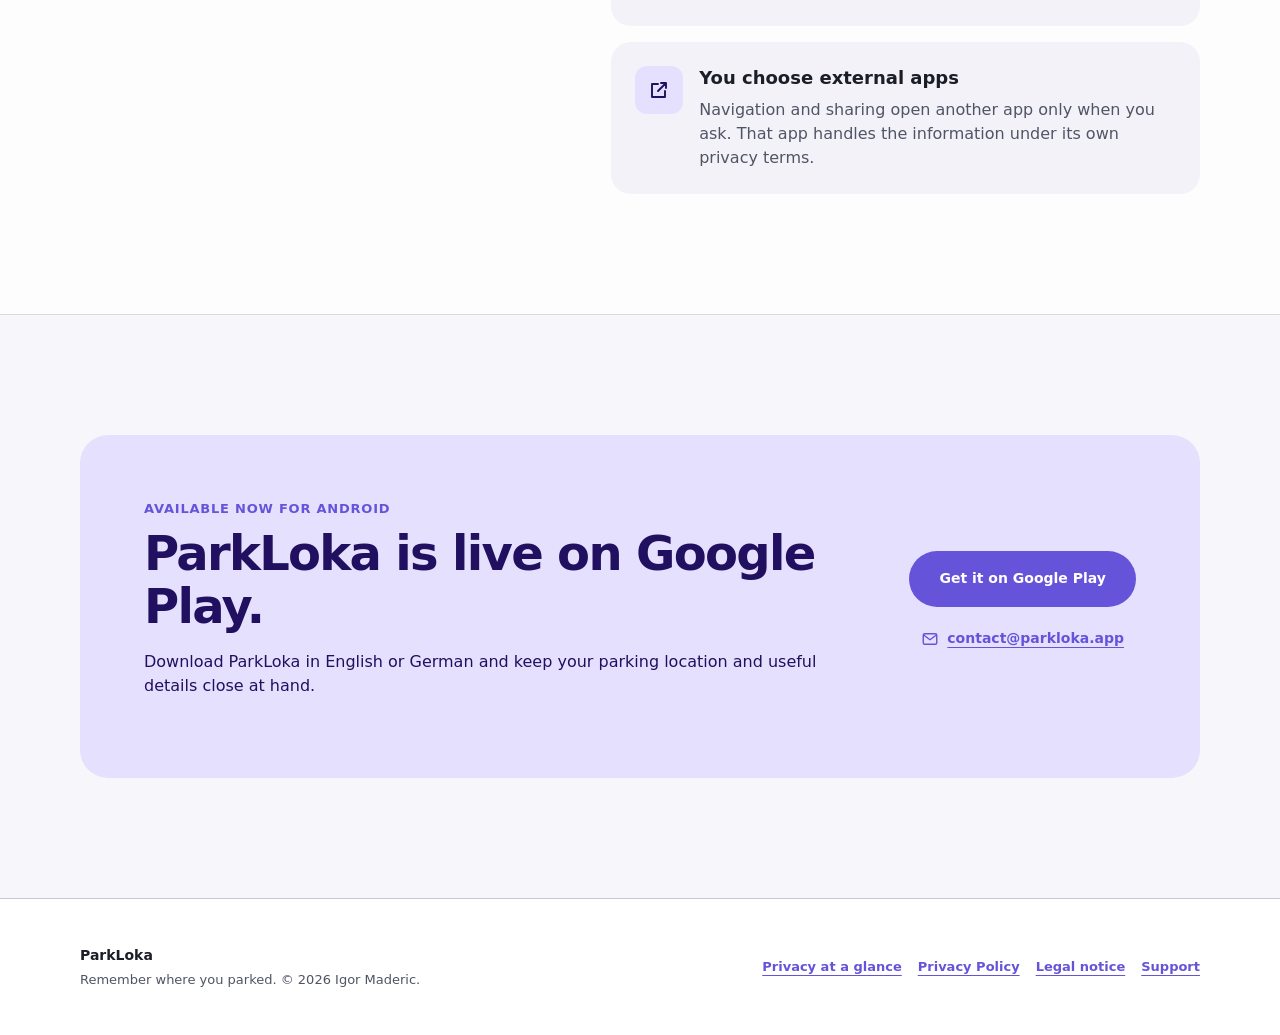
==== commit f04bd4b5: "[P2-F05-T17] Synchronize website Automatic Parking disclosures" ====
--- a/index.html
+++ b/index.html
@@ -43,7 +43,7 @@
             <div class="hero-copy">
                 <p class="eyebrow"><svg class="icon" aria-hidden="true"><use href="assets/images/icons.svg#pin"></use></svg>Remember the spot. Find your car.</p>
                 <h1 id="hero-title">Your parking spot, safely remembered.</h1>
-                <p class="hero-lead">Save where you parked once. ParkLoka keeps the useful details together, shows how far away your car is, and opens directions in the navigation app you prefer — without putting a map inside ParkLoka.</p>
+                <p class="hero-lead">Save your parking spot with a tap, or enable Automatic Parking for your paired car. ParkLoka keeps the useful details together, shows how far away your car is, and opens directions in the navigation app you prefer — without putting a map inside ParkLoka.</p>
                 <div class="hero-actions">
                     <a class="button button--primary" href="https://play.google.com/store/apps/details?id=app.parkloka" rel="external" aria-label="Download ParkLoka on Google Play"><svg class="icon" aria-hidden="true"><use href="assets/images/icons.svg#phone"></use></svg>Get it on Google Play</a>
                     <a class="text-link" href="mailto:contact@parkloka.app">Contact us</a>
@@ -79,7 +79,7 @@
             <div class="section-shell">
                 <div class="section-heading"><p class="section-kicker">Three simple steps</p><h2 id="steps-title">Park. Save. Return.</h2><p class="section-intro">No account and no in-app map to manage. ParkLoka stays focused on the moment you leave your car and the moment you need it again.</p></div>
                 <div class="steps-grid">
-                    <article class="step-card"><span class="step-number" aria-hidden="true">01</span><h3>Save your location</h3><p>Tap once after parking. ParkLoka stores the coordinates and, when available, a readable address.</p></article>
+                    <article class="step-card"><span class="step-number" aria-hidden="true">01</span><h3>Save your location</h3><p>Tap after parking, or opt into Automatic Parking in My car to save when your selected car disconnects from Bluetooth, even while the app is closed.</p></article>
                     <article class="step-card"><span class="step-number" aria-hidden="true">02</span><h3>Add useful context</h3><p>Take a photo or add a note, parking type, level, zone, and space so the last few metres are easier.</p></article>
                     <article class="step-card"><span class="step-number" aria-hidden="true">03</span><h3>Find your way back</h3><p>See the distance and an approximate walking time, then open the location in your preferred compatible navigation app.</p></article>
                 </div>
@@ -95,7 +95,7 @@
                     <article class="feature-card"><span class="feature-icon" aria-hidden="true"><svg class="icon"><use href="assets/images/icons.svg#walk"></use></svg></span><h3>Distance at a glance</h3><p>See your current distance, a rough walking-time estimate, and how long the car has been parked.</p></article>
                     <article class="feature-card"><span class="feature-icon" aria-hidden="true"><svg class="icon"><use href="assets/images/icons.svg#external"></use></svg></span><h3>Your navigation app</h3><p>ParkLoka hands the saved location to a compatible navigation tool you choose. Directions stay out of the app.</p></article>
                     <article class="feature-card"><span class="feature-icon" aria-hidden="true"><svg class="icon"><use href="assets/images/icons.svg#share"></use></svg></span><h3>Share the parking spot</h3><p>Send the saved location through Android’s share menu to family, friends, WhatsApp, or another compatible app.</p></article>
-                    <article class="feature-card"><span class="feature-icon" aria-hidden="true"><svg class="icon"><use href="assets/images/icons.svg#shield"></use></svg></span><h3>Local-first parking data</h3><p>Your saved location, note, parking details, and optional photo remain on your device until you remove them.</p></article>
+                    <article class="feature-card"><span class="feature-icon" aria-hidden="true"><svg class="icon"><use href="assets/images/icons.svg#car"></use></svg></span><h3>Optional automatic parking</h3><p>Select your paired car and grant background location access. ParkLoka prepares location accuracy while the car is connected and attempts a fresh parking save after disconnection. No route history is stored.</p></article>
                 </div>
             </div>
         </section>
@@ -104,8 +104,8 @@
             <div class="section-shell privacy-layout">
                 <div class="privacy-copy"><p class="section-kicker">Private by design</p><h2 id="privacy-title">Your parking spot is yours.</h2><p>ParkLoka does not require an account or operate a server for your parking data. You stay in control of what is saved and when it is deleted.</p></div>
                 <div class="privacy-list">
-                    <article class="privacy-point"><span class="privacy-icon" aria-hidden="true"><svg class="icon"><use href="assets/images/icons.svg#phone"></use></svg></span><div><h3>Stored on your device</h3><p>Coordinates, parking details, notes, and photos are kept in local app storage, not a ParkLoka cloud account.</p></div></article>
-                    <article class="privacy-point"><span class="privacy-icon" aria-hidden="true"><svg class="icon"><use href="assets/images/icons.svg#pin"></use></svg></span><div><h3>Location only when needed</h3><p>The app uses foreground location when you save a spot and while it is open to calculate the live distance back.</p></div></article>
+                    <article class="privacy-point"><span class="privacy-icon" aria-hidden="true"><svg class="icon"><use href="assets/images/icons.svg#phone"></use></svg></span><div><h3>Stored on your device</h3><p>Parking details and selected-car settings are kept in private app storage. Android backup or device transfer may copy this data according to your settings; ParkLoka operates no cloud account.</p></div></article>
+                    <article class="privacy-point"><span class="privacy-icon" aria-hidden="true"><svg class="icon"><use href="assets/images/icons.svg#pin"></use></svg></span><div><h3>You control location access</h3><p>Manual saving and live distance use foreground location. If you enable Automatic Parking, ParkLoka also accesses location periodically in the background while your selected car is connected and obtains a fresh fix after it disconnects, even when the app is closed. Only the final parking location is stored. You can disable automation at any time.</p></div></article>
                     <article class="privacy-point"><span class="privacy-icon" aria-hidden="true"><svg class="icon"><use href="assets/images/icons.svg#external"></use></svg></span><div><h3>You choose external apps</h3><p>Navigation and sharing open another app only when you ask. That app handles the information under its own privacy terms.</p></div></article>
                 </div>
             </div>
